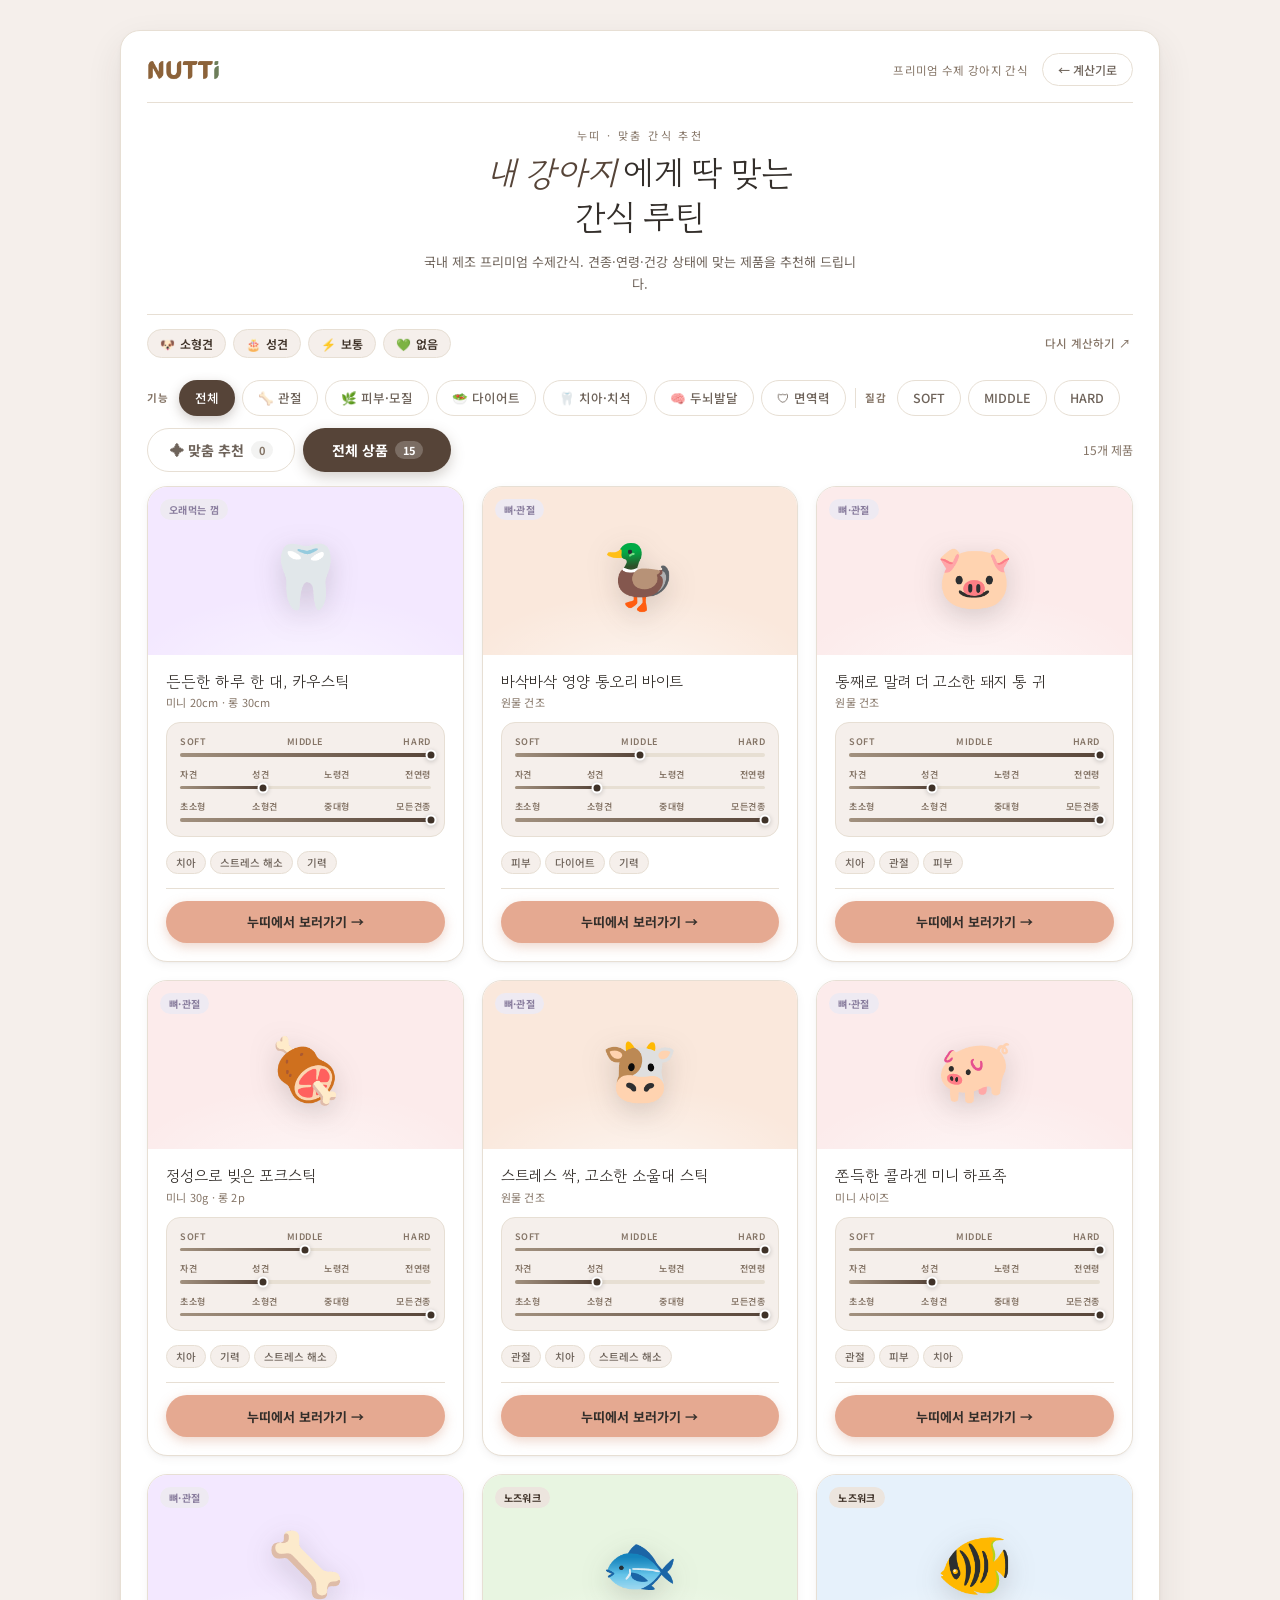
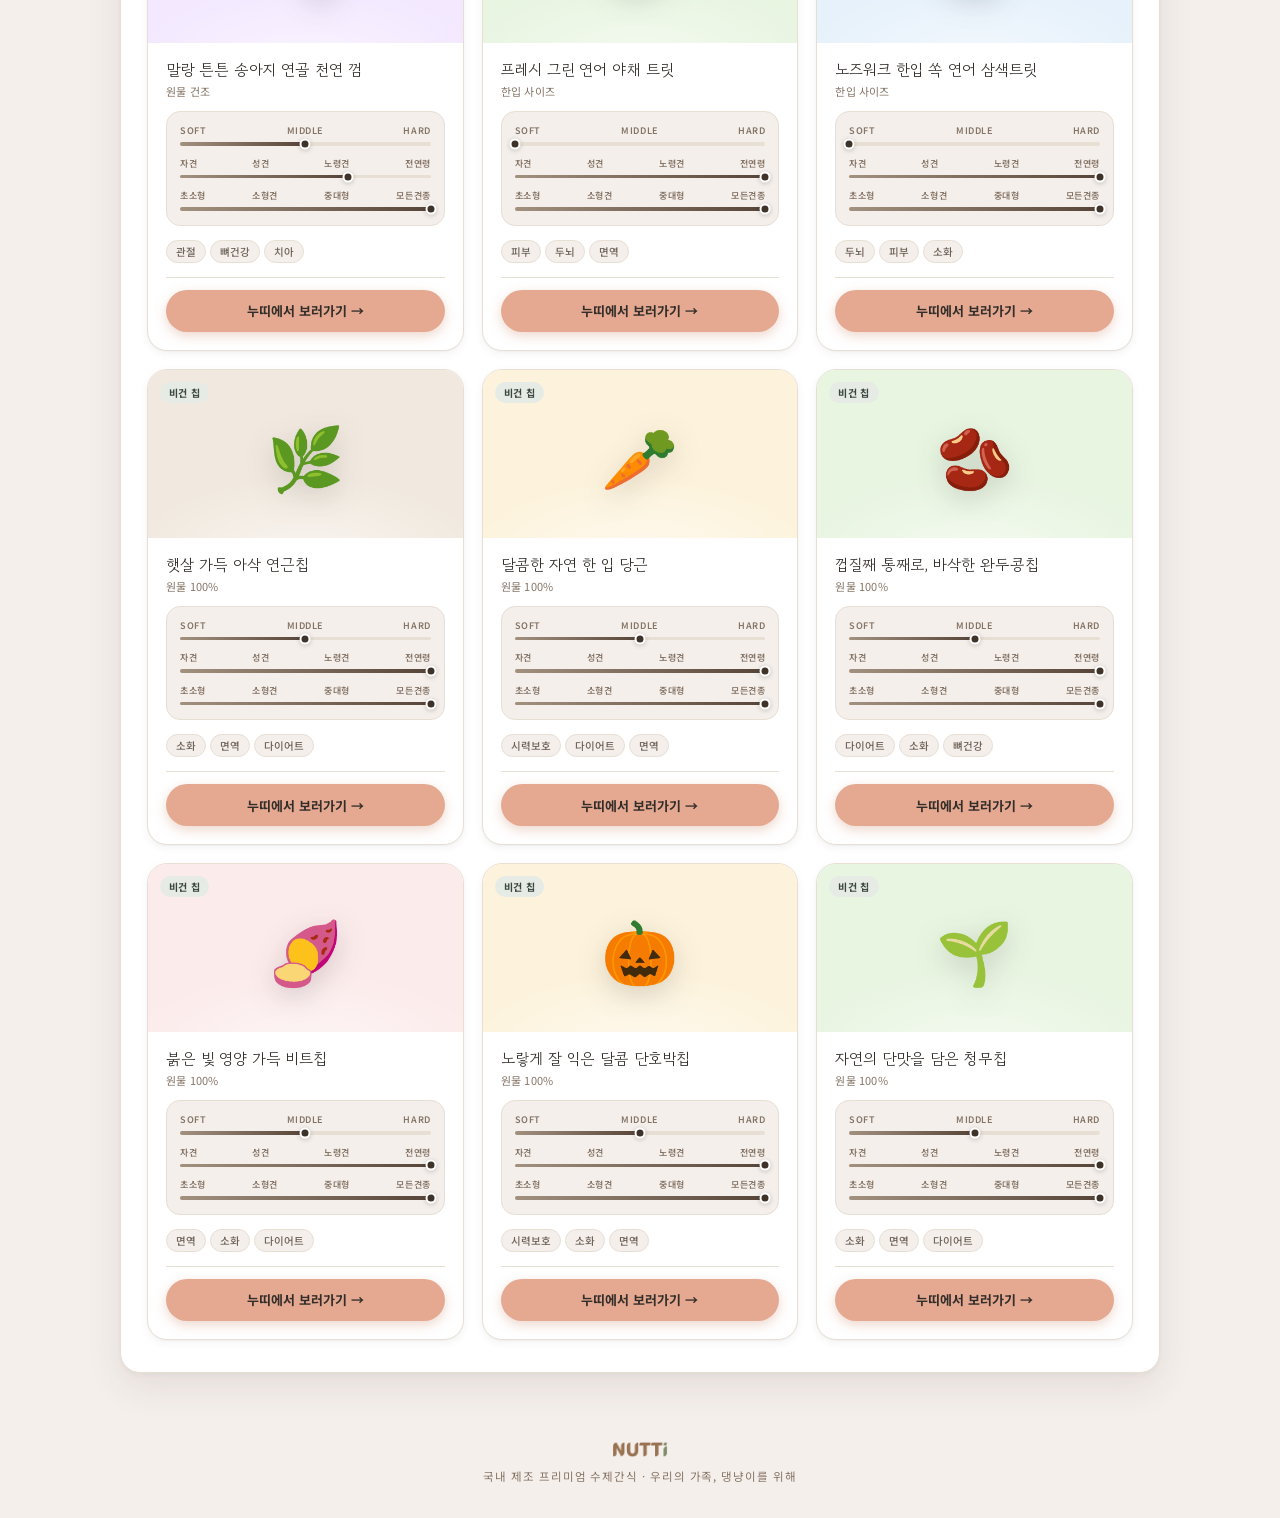
==== routinebite-products.html @ ccfb2971 "UI/UX 개선: 키보드 접근성·모바일 UX·성능 최적화 - 선택 카드(견종·BCS·태그·성분)에 role/tabindex/aria-pressed + Enter/Space 지원 -" ====
<!DOCTYPE html>
<html lang="ko">
<head>
<meta charset="UTF-8"/>
<meta name="viewport" content="width=device-width,initial-scale=1.0"/>
<meta name="theme-color" content="#F9F6F0"/>
<title>누띠 — 맞춤 간식 추천</title>
<link rel="preconnect" href="https://fonts.googleapis.com">
<link rel="preconnect" href="https://fonts.gstatic.com" crossorigin>
<link href="https://fonts.googleapis.com/css2?family=Gowun+Dodum&family=DM+Serif+Display:ital@0;1&family=Noto+Sans+KR:wght@300;400;500;700&display=swap" rel="stylesheet">
<link rel="stylesheet" href="css/theme.css?v=7">
<link rel="stylesheet" href="css/products.css?v=7">
<script src="js/ga.js?v=2" defer></script>
</head>
<body>

<main class="container">

  <div class="app-head">
    <div class="logo"><img src="assets/nutti-logo.jpg" alt="NUTTI 누띠" width="1920" height="580" /></div>
    <div class="app-head-right">
      <span class="app-tagline">프리미엄 수제 강아지 간식</span>
      <button type="button" class="back-btn">← 계산기로</button>
    </div>
  </div>

  <div class="hero">
    <div class="hero-eyebrow">누띠 · 맞춤 간식 추천</div>
    <h1 class="hero-title" id="heroTitle">내 강아지에게 <em>딱 맞는</em><br>간식 루틴</h1>
    <p class="hero-desc" id="heroDesc">국내 제조 프리미엄 수제간식. 견종·연령·건강 상태에 맞는 제품을 추천해 드립니다.</p>
  </div>

  <div class="persona-bar">
    <div class="persona-tag" id="pNameTag" style="display:none;">🐾 <span id="pName"></span></div>
    <div class="persona-tag">🐶 <span id="pBreed">소형견</span></div>
    <div class="persona-tag">🎂 <span id="pAge">성견</span></div>
    <div class="persona-tag">⚡ <span id="pAct">보통</span></div>
    <div class="persona-tag" id="pBcsTag" style="display:none;">⚖️ <span id="pBcs"></span></div>
    <div class="persona-tag">💚 <span id="pHealth">없음</span></div>
    <button type="button" class="persona-edit">다시 계산하기 ↗</button>
  </div>

  <div class="controls">
  <div class="filter-wrap">
    <span class="filter-label">기능</span>
    <button type="button" class="filter-btn active" data-filter="all">전체</button>
    <button type="button" class="filter-btn" data-filter="관절">🦴 관절</button>
    <button type="button" class="filter-btn" data-filter="피부">🌿 피부·모질</button>
    <button type="button" class="filter-btn" data-filter="다이어트">🥗 다이어트</button>
    <button type="button" class="filter-btn" data-filter="치아">🦷 치아·치석</button>
    <button type="button" class="filter-btn" data-filter="두뇌">🧠 두뇌발달</button>
    <button type="button" class="filter-btn" data-filter="면역">🛡 면역력</button>
    <div class="filter-sep"></div>
    <span class="filter-label">질감</span>
    <button type="button" class="filter-btn" data-filter="SOFT">SOFT</button>
    <button type="button" class="filter-btn" data-filter="MIDDLE">MIDDLE</button>
    <button type="button" class="filter-btn" data-filter="HARD">HARD</button>
  </div>

  <div class="view-tabs" role="tablist">
    <button type="button" class="view-tab active" data-view="recommend" role="tab">
      <span class="view-tab-main">✦ 맞춤 추천</span>
      <span class="view-tab-count" id="recTabCount">0</span>
    </button>
    <button type="button" class="view-tab" data-view="all" role="tab">
      <span class="view-tab-main">전체 상품</span>
      <span class="view-tab-count" id="allTabCount">15</span>
    </button>
    <span class="filter-count" id="filterCount">15개 제품</span>
  </div>
</div>

  <div class="grid-wrap">
    <div class="products-grid" id="productsGrid"></div>
    <div class="empty" id="emptyState" style="display:none;"><div class="empty-icon">🐾</div><p>조건에 맞는 제품이 없습니다</p></div>
  </div>

</main><!-- /container -->

<footer class="site-footer">
  <img class="footer-logo" src="assets/nutti-logo.jpg" alt="NUTTI 누띠" width="1920" height="580" />
  국내 제조 프리미엄 수제간식 · 우리의 가족, 댕냥이를 위해
</footer>

<script src="js/products-data.js?v=6"></script>
<script src="js/products.js?v=10"></script>
</body>
</html>
---- css/theme.css ----
/* ─────────────────────────────────────────────
   NUTTI 디자인 토큰 (theme.css)
   5색 팔레트:
     다크   #332E2A  (텍스트·다크 히어로)
     브라운 #564438  (메인 액션·선택·진행)
     살몬   #E5A991  (구매 CTA 포인트)
     세이지 #4E5E52  (보조 액센트·추천/안전)
     크림   #F5EFEB  (배경)
   calculator.css는 --green*, products.css는 --moss* 슬롯 사용(둘 다 브라운).
   ───────────────────────────────────────────── */
:root {
  /* 베이스 */
  --cream: #F5EFEB; --bark: #332E2A; --bark-soft: #3D362F;
  /* 메인 액션(브라운) */
  --green: #564438; --green-dark: #3F3228; --green-light: #ECE5DE; --green-mid: #A2917F;
  --moss:  #564438; --moss-dark:  #3F3228; --moss-light:  #ECE5DE; --moss-mid:  #A2917F;
  /* 보조 액센트(세이지 그린) */
  --olive: #4E5E52; --olive-dark: #3A463D; --olive-light: #E6EBE6;
  /* 시맨틱: 안전·추천(세이지) */
  --safe: #4E5E52; --safe-light: #E6EBE6; --safe-dark: #36443B;
  /* 포인트 CTA(살몬) */
  --terra: #E5A991; --terra-dark: #CE8D71; --terra-light: #F8E9E1;
  /* 서브 팔레트 */
  --sand: #E7DFD3; --sand-dark: #C8BCAC;
  --amber: #B98A3C; --amber-light: #F6ECD9; --amber-dark: #6E5018;
  --red: #C0563E; --red-light: #F7E7E1; --red-dark: #7A3322;
  --blue-light: #E6EBE6; --blue-dark: #36443B;
  --sky: #5E7A8F; --sky-light: #E9EEF1;
  --purple: #8A7E9E; --purple-light: #EEEAF2;
  /* 텍스트·서피스 */
  /* text-light: 소형 라벨에도 WCAG 4.5:1 근접하도록 #A89E94 → #857567 로 다크닝 */
  --text: #332E2A; --text-muted: #6E635A; --text-light: #857567;
  --bg: #F5EFEB; --surface: #ffffff; --border: #E7DFD4; --border-hover: #CFC3B3;
  /* 형태·모션 */
  --radius: 20px; --radius-sm: 14px;
  --shadow-sm: 0 1px 2px rgba(51,46,42,.04), 0 3px 10px rgba(51,46,42,.05);
  --shadow-md: 0 2px 4px rgba(51,46,42,.04), 0 14px 36px rgba(51,46,42,.09);
  --ring: 0 0 0 4px rgba(86,68,56,.16);
  --ease: cubic-bezier(.22,.61,.36,1);
}
---- css/products.css ----
/* 디자인 토큰(:root)은 css/theme.css 에서 로드 — 이 파일보다 먼저 link 필요 */
*{box-sizing:border-box;margin:0;padding:0;}
body{font-family:'Noto Sans KR',sans-serif;background:var(--cream);color:var(--text);min-height:100vh;-webkit-font-smoothing:antialiased;}
:focus-visible{outline:none;box-shadow:var(--ring);border-radius:8px;}
/* 모바일 탭 300ms 지연 제거 */
button,.card-link{touch-action:manipulation;}

/* ── App card (가운데 떠 있는 카드 안에 상품추천) ── */
.container{max-width:1040px;margin:30px auto;padding:22px 26px 26px;background:var(--surface);border:1px solid var(--border);border-radius:var(--radius);box-shadow:var(--shadow-md);}

/* 카드 안 상단 헤더 (로고 + 태그라인 + 계산기로) */
.app-head{display:flex;align-items:center;justify-content:space-between;padding-bottom:16px;margin-bottom:18px;border-bottom:1px solid var(--border);}
.logo{display:flex;align-items:center;}
.logo img{height:22px;width:auto;display:block;mix-blend-mode:multiply;}
.app-head-right{display:flex;align-items:center;gap:14px;}
.app-tagline{font-size:11.5px;color:var(--text-light);letter-spacing:.03em;}
.back-btn{background:var(--surface);border:1.5px solid var(--border);color:var(--text-muted);font-size:12px;font-weight:500;padding:7px 15px;border-radius:99px;cursor:pointer;font-family:'Noto Sans KR',sans-serif;transition:all .18s var(--ease);}
.back-btn:hover{border-color:var(--sand-dark);background:var(--cream);transform:translateY(-1px);}

/* ── Hero (라이트, 컴팩트) ── */
.hero{text-align:center;padding:6px 0 18px;position:relative;}
.hero-eyebrow{font-size:11px;letter-spacing:.22em;text-transform:uppercase;color:var(--text-light);margin-bottom:10px;}
.hero-title{font-family:'DM Serif Display','Gowun Dodum',serif;font-size:clamp(24px,4vw,34px);color:var(--text);line-height:1.3;margin-bottom:10px;font-weight:400;}
.hero-title em{color:var(--moss);font-style:italic;margin-right:.18em;}
.hero-desc{font-size:13px;color:var(--text-muted);max-width:440px;margin:0 auto;line-height:1.7;}

/* ── Persona bar (라이트 칩) ── */
.persona-bar{display:flex;align-items:center;gap:7px;flex-wrap:wrap;padding:14px 0;border-top:1px solid var(--border);}
.persona-tag{background:var(--cream);border:1px solid var(--border);color:var(--text-muted);font-size:12px;padding:5px 12px;border-radius:99px;display:flex;align-items:center;gap:5px;}
.persona-tag span{color:var(--moss-dark);font-weight:600;}
.persona-edit{margin-left:auto;font-size:11.5px;color:var(--text-light);cursor:pointer;letter-spacing:.02em;font-weight:500;transition:color .15s;background:none;border:none;padding:6px 2px;font-family:'Noto Sans KR',sans-serif;}
.persona-edit:hover{color:var(--moss-dark);}

/* ── Controls (카테고리 필터 + 맞춤추천 토글을 한 묶음으로) ── */
.controls{padding:8px 0 0;}

/* 맞춤 추천 / 전체 토글 — 카테고리 아래, 그리드 바로 위 */
.view-tabs{display:flex;gap:8px;align-items:center;}
.view-tab{display:inline-flex;align-items:center;justify-content:center;gap:7px;flex:0 0 auto;min-width:148px;padding:11px 18px;border:1.5px solid var(--border);border-radius:99px;background:var(--surface);cursor:pointer;font-family:'Noto Sans KR',sans-serif;color:var(--text-muted);transition:all .18s var(--ease);user-select:none;}
.view-tab:hover{border-color:var(--moss-mid);color:var(--moss-dark);}
.view-tab .view-tab-main{font-size:14px;font-weight:700;}
.view-tab .view-tab-count{font-size:11px;font-weight:700;background:rgba(51,46,42,.06);color:var(--text-light);border-radius:99px;padding:1px 8px;}
.view-tab.active{border-color:transparent;background:var(--moss);color:#fff;box-shadow:0 5px 14px rgba(86,68,56,.26);}
.view-tab.active .view-tab-count{background:rgba(255,255,255,.22);color:#fff;}
.view-tabs .filter-count{margin-left:auto;font-size:12px;color:var(--text-light);white-space:nowrap;}

/* ── Filter bar (카테고리) — controls 안의 인라인 행 ── */
.filter-wrap{display:flex;gap:7px;flex-wrap:wrap;align-items:center;margin-bottom:12px;}
.filter-label{font-size:10.5px;letter-spacing:.14em;text-transform:uppercase;color:var(--text-light);margin-right:2px;flex-shrink:0;font-weight:700;}
.filter-btn{border:1.5px solid var(--border);border-radius:99px;padding:6px 15px;min-height:36px;font-size:12.5px;font-weight:500;cursor:pointer;background:var(--surface);color:var(--text-muted);font-family:'Noto Sans KR',sans-serif;transition:all .18s var(--ease);user-select:none;}
.filter-btn:hover{border-color:var(--moss-mid);color:var(--moss-dark);transform:translateY(-1px);box-shadow:var(--shadow-sm);}
.filter-btn.active{background:var(--moss);border-color:transparent;color:white;box-shadow:0 4px 12px rgba(86,68,56,.28);}
.filter-sep{width:1px;height:20px;background:var(--border);flex-shrink:0;margin:0 2px;}
.filter-count{font-size:12px;color:var(--text-light);margin-left:auto;white-space:nowrap;}

/* ── Product grid ── */
.grid-wrap{padding:14px 0 6px;}
.products-grid{display:grid;grid-template-columns:repeat(auto-fill,minmax(280px,1fr));gap:18px;}

.product-card{background:var(--surface);border-radius:var(--radius);overflow:hidden;border:1px solid var(--border);transition:all .22s var(--ease);cursor:default;display:flex;flex-direction:column;box-shadow:var(--shadow-sm);animation:cardIn .45s var(--ease) both;}
@keyframes cardIn{from{opacity:0;transform:translateY(10px);}to{opacity:1;transform:none;}}
/* 처음 6장만 30ms 간격 스태거 — 그 뒤는 즉시 표시 */
.product-card:nth-child(2){animation-delay:.03s;}
.product-card:nth-child(3){animation-delay:.06s;}
.product-card:nth-child(4){animation-delay:.09s;}
.product-card:nth-child(5){animation-delay:.12s;}
.product-card:nth-child(6){animation-delay:.15s;}
.product-card:hover{transform:translateY(-5px);box-shadow:var(--shadow-md);border-color:var(--sand-dark);}
.product-card.hidden{display:none;}
.product-card.matched{border-color:var(--moss-mid);}

.card-img{height:168px;display:flex;align-items:center;justify-content:center;font-size:62px;position:relative;background-image:radial-gradient(ellipse 90% 80% at 50% 115%,rgba(255,255,255,.55) 0%,transparent 65%);}
.card-img > span:first-child{filter:drop-shadow(0 8px 14px rgba(51,46,42,.18));transition:transform .25s var(--ease);}
.product-card:hover .card-img > span:first-child{transform:scale(1.08) rotate(-4deg);}
.match-badge{position:absolute;top:12px;right:12px;background:var(--moss);color:white;font-size:11px;font-weight:700;padding:4px 11px;border-radius:99px;box-shadow:0 4px 10px rgba(86,68,56,.3);}
.cat-badge{position:absolute;top:12px;left:12px;font-size:10px;font-weight:700;padding:3px 9px;border-radius:99px;letter-spacing:.03em;}
.cat-meat{background:var(--terra-light);color:var(--terra);}
.cat-fish{background:var(--sky-light);color:var(--sky);}
.cat-bone{background:var(--purple-light);color:var(--purple);}
.cat-veggie{background:var(--olive-light);color:var(--olive-dark);}
.cat-powder{background:var(--amber-light);color:var(--amber);}
.cat-mixed{background:var(--moss-light);color:var(--moss-dark);}

.card-body{padding:16px 18px 18px;flex:1;display:flex;flex-direction:column;}
/* 추천 이유 배지 — 이 강아지의 어떤 고민에 맞는지 */
.reason-tag{align-self:flex-start;font-size:11px;font-weight:700;letter-spacing:.01em;color:var(--moss-dark);background:var(--moss-light);border:1px solid var(--moss-mid);border-radius:99px;padding:3px 10px;margin-bottom:8px;}
.card-name{font-family:'Gowun Dodum',serif;font-size:15.5px;color:var(--text);margin-bottom:3px;line-height:1.35;}
.card-weight{font-size:11px;color:var(--text-light);margin-bottom:12px;letter-spacing:.02em;}
.card-desc{font-size:12px;color:var(--text-muted);margin-bottom:12px;line-height:1.6;flex:1;}

.specs{display:flex;flex-direction:column;gap:11px;margin-bottom:14px;background:var(--cream);border:1px solid var(--border);border-radius:var(--radius-sm);padding:12px 13px 14px;}
.spec-row{display:flex;flex-direction:column;gap:5px;}
.spec-labels{display:flex;justify-content:space-between;font-size:9px;letter-spacing:.06em;text-transform:uppercase;color:var(--text-light);font-weight:600;}
.spec-track{height:3.5px;background:var(--sand);border-radius:99px;position:relative;}
.spec-fill{position:absolute;left:0;top:0;height:100%;border-radius:99px;background:linear-gradient(90deg,var(--moss-mid),var(--moss));}
.spec-dot{position:absolute;top:50%;transform:translate(-50%,-50%);width:11px;height:11px;border-radius:50%;background:var(--moss-dark);border:2px solid white;box-shadow:0 1px 5px rgba(0,0,0,.2);}
.spec-dot.powder{background:var(--amber);}

.tag-row{display:flex;flex-wrap:wrap;gap:4px;}
.tag-chip{font-size:10.5px;padding:3px 9px;border-radius:99px;font-weight:500;background:var(--cream);color:var(--text-muted);border:1px solid var(--border);}
.tag-chip.highlight{background:var(--moss-light);color:var(--moss-dark);border-color:var(--moss-mid);font-weight:700;}

/* 자사몰 바로가기 (url 있는 상품에만 렌더) */
.card-footer{margin-top:14px;padding-top:12px;border-top:1px solid var(--border);}
.card-link{display:flex;align-items:center;justify-content:center;gap:6px;height:42px;border-radius:99px;background:var(--terra);color:var(--bark);font-size:13px;font-weight:700;text-decoration:none;box-shadow:0 4px 12px rgba(206,141,113,.35);transition:all .18s var(--ease);}
.card-link:hover{transform:translateY(-1px);background:var(--terra-dark);box-shadow:0 8px 18px rgba(206,141,113,.45);}

/* ── Empty / Footer ── */
.empty{text-align:center;padding:70px 20px;color:var(--text-light);}
.empty-icon{font-size:44px;margin-bottom:14px;opacity:.7;}
.site-footer{text-align:center;padding:38px 20px 30px;font-size:11.5px;color:var(--text-light);letter-spacing:.08em;line-height:1.9;}
.footer-logo{height:17px;width:auto;display:block;margin:0 auto 8px;mix-blend-mode:multiply;opacity:.85;}

@media (max-width:640px){
  .container{margin:14px auto;padding:18px 16px 20px;border-radius:18px;}
  .hero{padding:4px 0 14px;}
  .controls{padding:6px 0 0;}
  /* 모바일: 필터를 한 줄 가로 스크롤 칩으로(카드 엣지까지) */
  .filter-wrap{flex-wrap:nowrap;overflow-x:auto;-webkit-overflow-scrolling:touch;scrollbar-width:none;margin:0 -16px 10px;padding:0 16px 2px;}
  .filter-wrap::-webkit-scrollbar{display:none;}
  .filter-btn,.filter-label,.filter-sep{flex-shrink:0;}
  /* 모바일: 추천/전체 토글은 꽉 채워 2등분, 제품수 텍스트는 숨김(탭 숫자와 중복) */
  .view-tab{flex:1;min-width:0;padding:11px 8px;}
  .view-tab .view-tab-main{font-size:13px;}
  .view-tabs .filter-count{display:none;}

  /* 모바일: 상품 2열 + 컴팩트 카드 */
  .grid-wrap{padding:12px 0 4px;}
  .products-grid{grid-template-columns:repeat(2,1fr);gap:12px;}
  .card-img{height:120px;font-size:46px;}
  .match-badge{top:8px;right:8px;font-size:10px;padding:3px 8px;}
  .cat-badge{top:8px;left:8px;font-size:9px;padding:2px 7px;}
  .card-body{padding:12px 13px 14px;}
  .reason-tag{font-size:10px;padding:2px 8px;margin-bottom:7px;}
  .card-name{font-size:13.5px;}
  .card-weight{margin-bottom:10px;}
  .specs{gap:9px;padding:10px 11px 12px;margin-bottom:11px;}
  .spec-labels{font-size:8px;}
  .tag-chip{font-size:10px;padding:2px 8px;}
  .card-link{height:38px;font-size:12.5px;}
}
@media (max-width:360px){
  .products-grid{gap:9px;}
  .card-body{padding:10px 11px 12px;}
  .card-name{font-size:12.5px;}
}
@media (prefers-reduced-motion:reduce){
  *{animation:none!important;transition:none!important;}
}
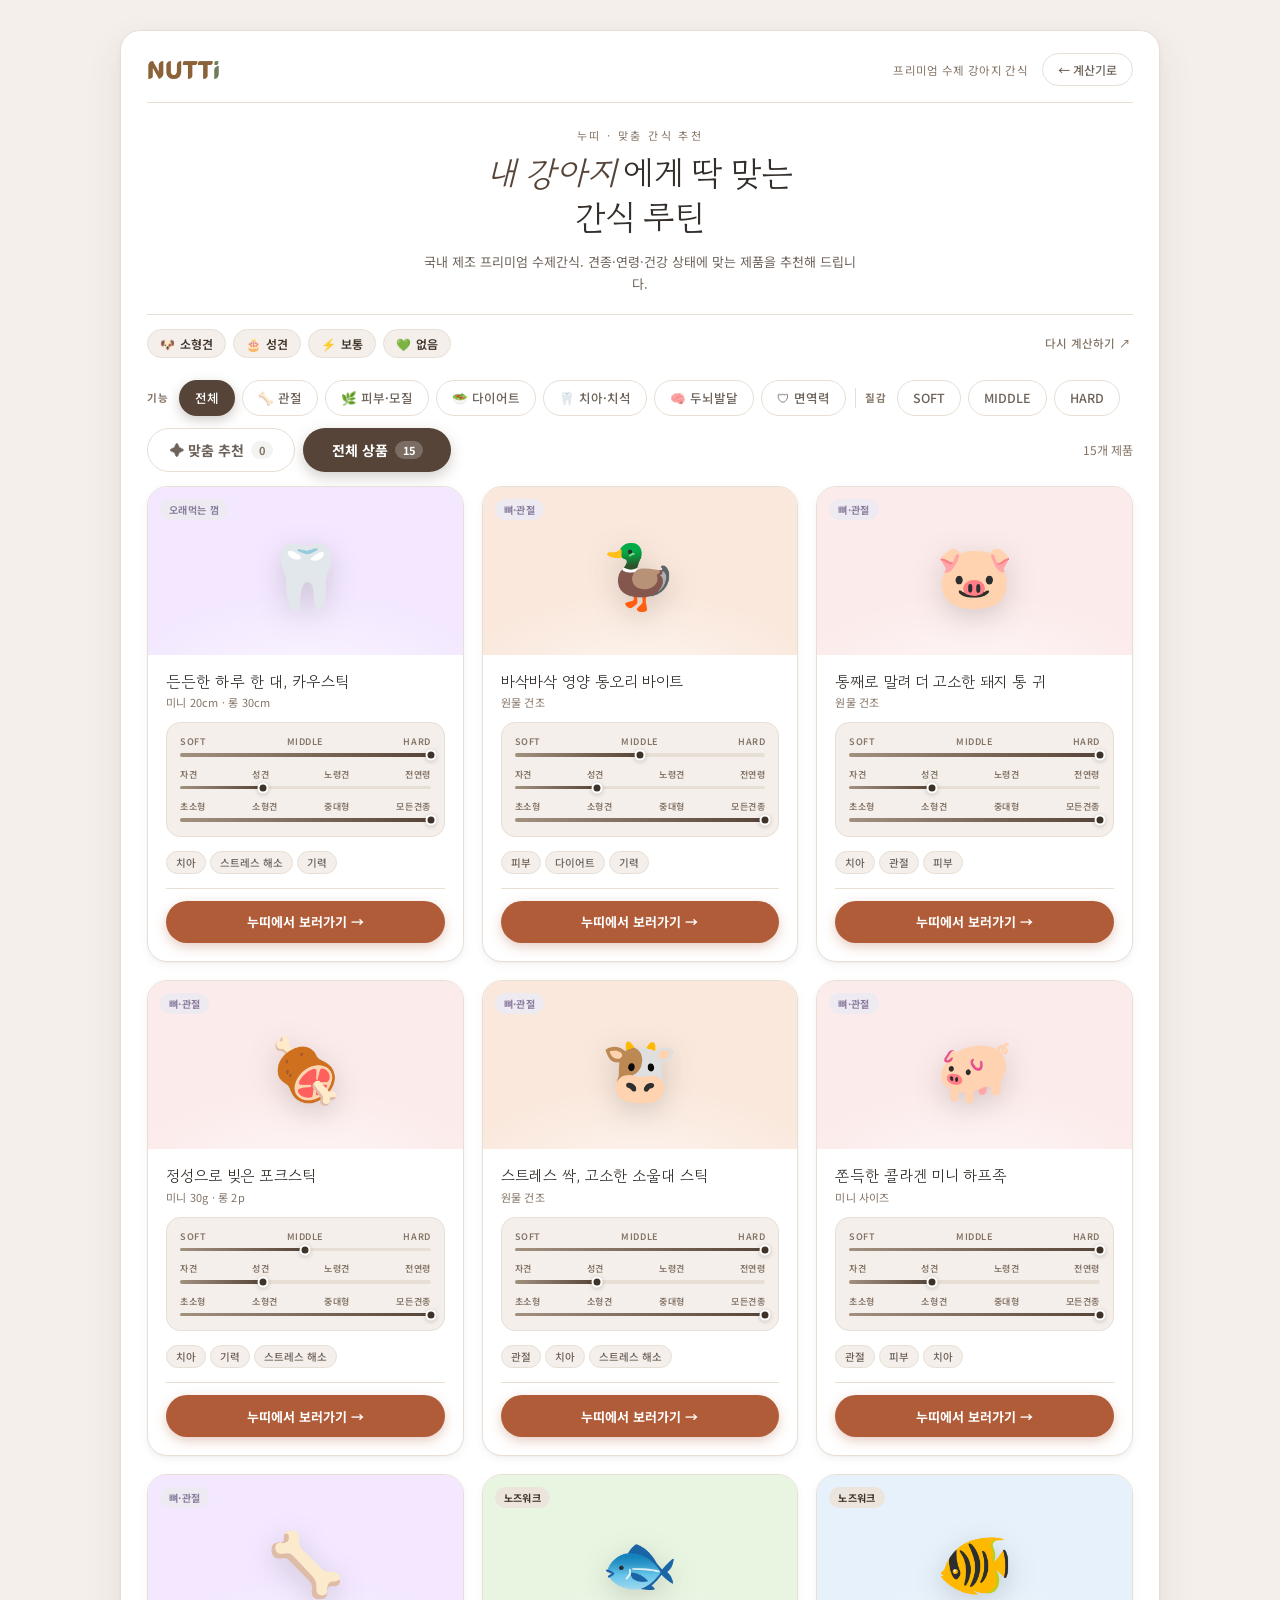
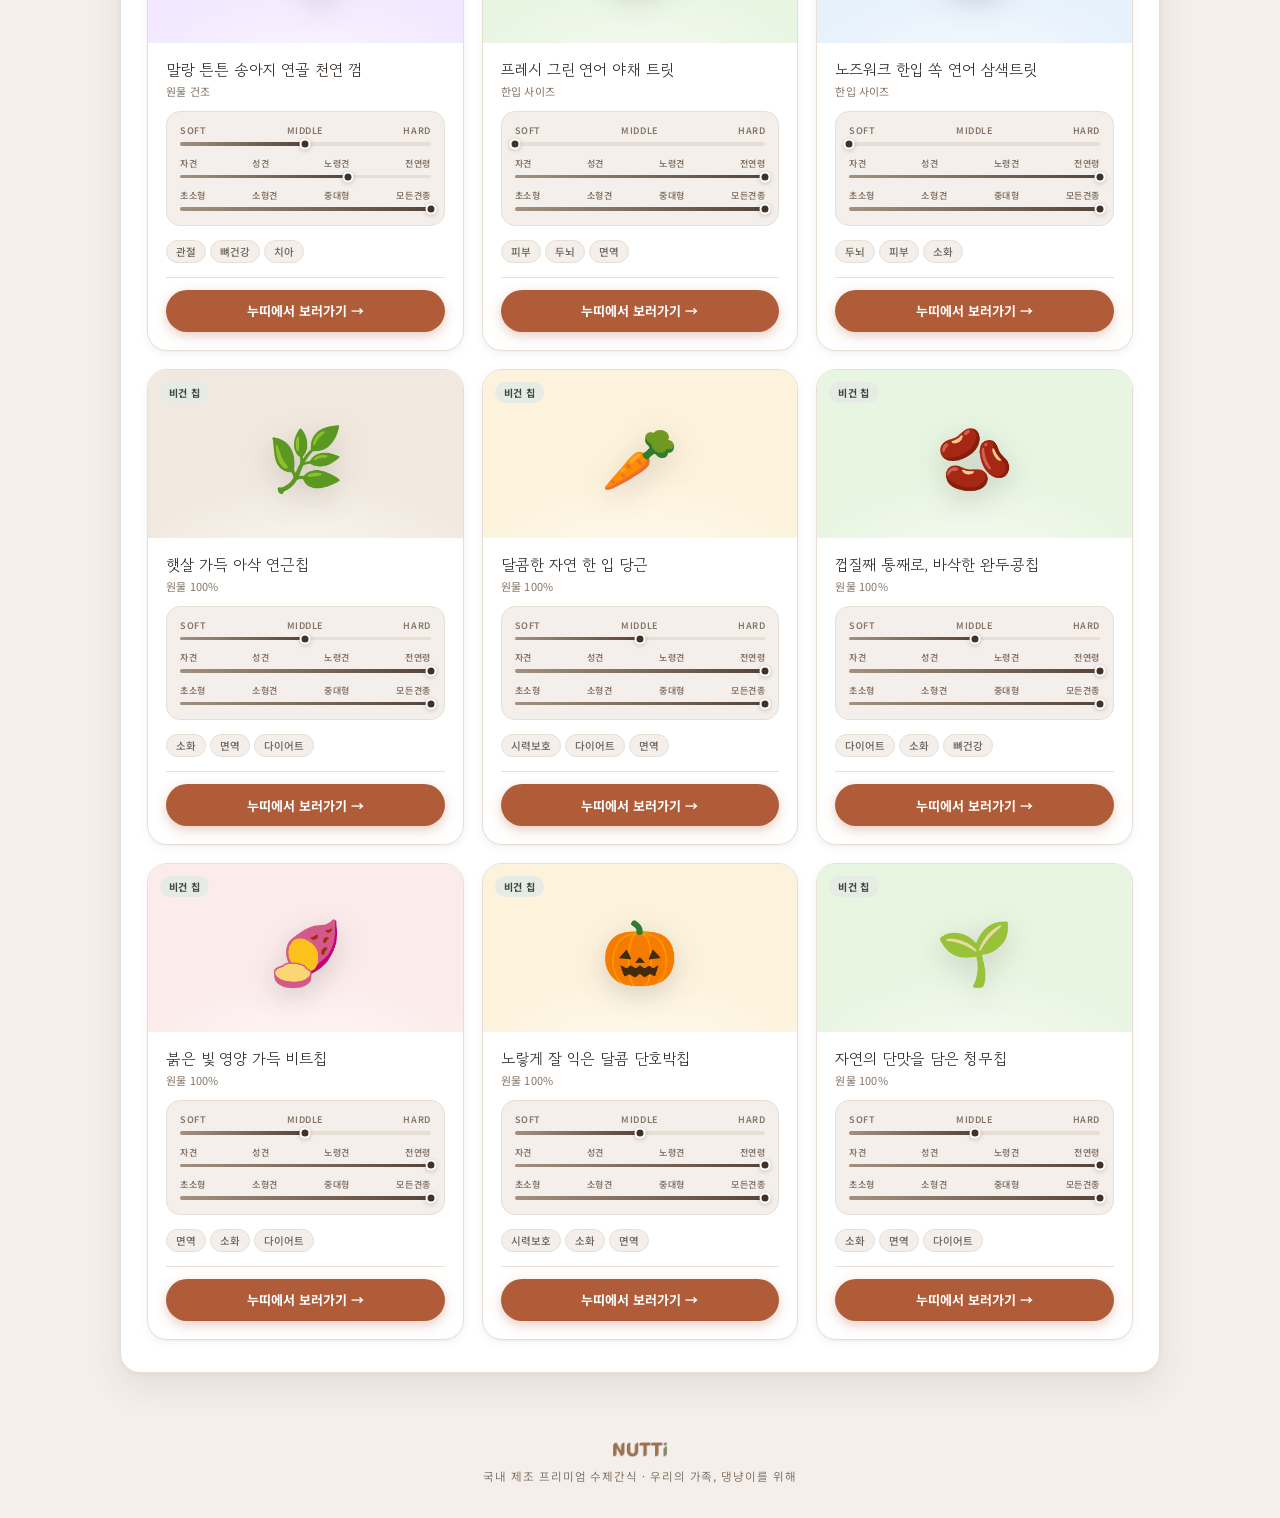
==== commit bbdb3936: "구매 CTA 색상 개선: 파스텔 살몬 → 진한 테라코타 (#B05C38) - --terra 토큰 다크닝으로 상품 페이지·계산기 CTA 위계 회복 (흰 글자, WCAG AA 4.8:" ====
--- a/routinebite-products.html
+++ b/routinebite-products.html
@@ -8,8 +8,8 @@
 <link rel="preconnect" href="https://fonts.googleapis.com">
 <link rel="preconnect" href="https://fonts.gstatic.com" crossorigin>
 <link href="https://fonts.googleapis.com/css2?family=Gowun+Dodum&family=DM+Serif+Display:ital@0;1&family=Noto+Sans+KR:wght@300;400;500;700&display=swap" rel="stylesheet">
-<link rel="stylesheet" href="css/theme.css?v=7">
-<link rel="stylesheet" href="css/products.css?v=7">
+<link rel="stylesheet" href="css/theme.css?v=8">
+<link rel="stylesheet" href="css/products.css?v=8">
 <script src="js/ga.js?v=2" defer></script>
 </head>
 <body>
--- a/css/theme.css
+++ b/css/theme.css
@@ -3,7 +3,7 @@
    5색 팔레트:
      다크   #332E2A  (텍스트·다크 히어로)
      브라운 #564438  (메인 액션·선택·진행)
-     살몬   #E5A991  (구매 CTA 포인트)
+     테라코타 #B05C38 (구매 CTA 포인트)
      세이지 #4E5E52  (보조 액센트·추천/안전)
      크림   #F5EFEB  (배경)
    calculator.css는 --green*, products.css는 --moss* 슬롯 사용(둘 다 브라운).
@@ -19,7 +19,7 @@
   /* 시맨틱: 안전·추천(세이지) */
   --safe: #4E5E52; --safe-light: #E6EBE6; --safe-dark: #36443B;
   /* 포인트 CTA(살몬) */
-  --terra: #E5A991; --terra-dark: #CE8D71; --terra-light: #F8E9E1;
+  --terra: #B05C38; --terra-dark: #96482A; --terra-light: #F5E4DA;
   /* 서브 팔레트 */
   --sand: #E7DFD3; --sand-dark: #C8BCAC;
   --amber: #B98A3C; --amber-light: #F6ECD9; --amber-dark: #6E5018;
--- a/css/products.css
+++ b/css/products.css
@@ -102,8 +102,8 @@
 
 /* 자사몰 바로가기 (url 있는 상품에만 렌더) */
 .card-footer{margin-top:14px;padding-top:12px;border-top:1px solid var(--border);}
-.card-link{display:flex;align-items:center;justify-content:center;gap:6px;height:42px;border-radius:99px;background:var(--terra);color:var(--bark);font-size:13px;font-weight:700;text-decoration:none;box-shadow:0 4px 12px rgba(206,141,113,.35);transition:all .18s var(--ease);}
-.card-link:hover{transform:translateY(-1px);background:var(--terra-dark);box-shadow:0 8px 18px rgba(206,141,113,.45);}
+.card-link{display:flex;align-items:center;justify-content:center;gap:6px;height:42px;border-radius:99px;background:var(--terra);color:#fff;font-size:13px;font-weight:700;text-decoration:none;box-shadow:0 4px 12px rgba(176,92,56,.30);transition:all .18s var(--ease);}
+.card-link:hover{transform:translateY(-1px);background:var(--terra-dark);box-shadow:0 8px 18px rgba(176,92,56,.40);}
 
 /* ── Empty / Footer ── */
 .empty{text-align:center;padding:70px 20px;color:var(--text-light);}
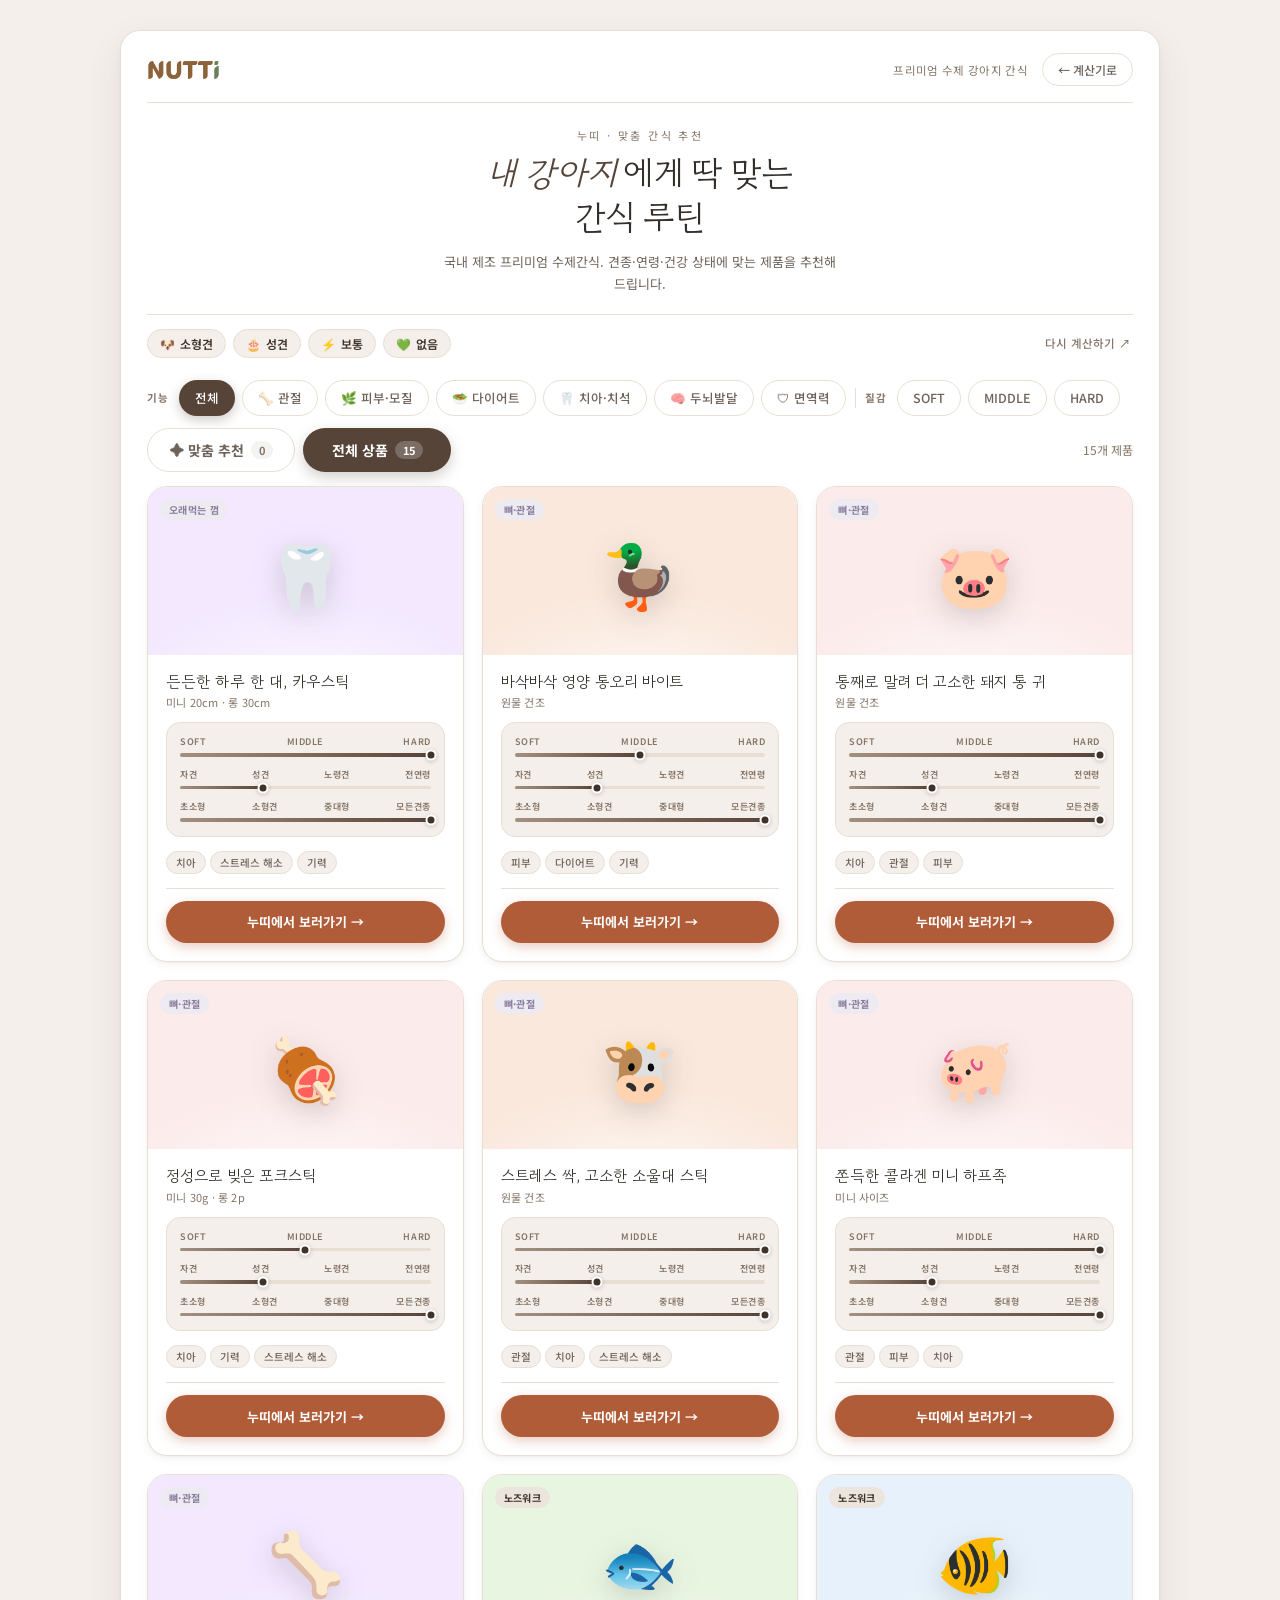
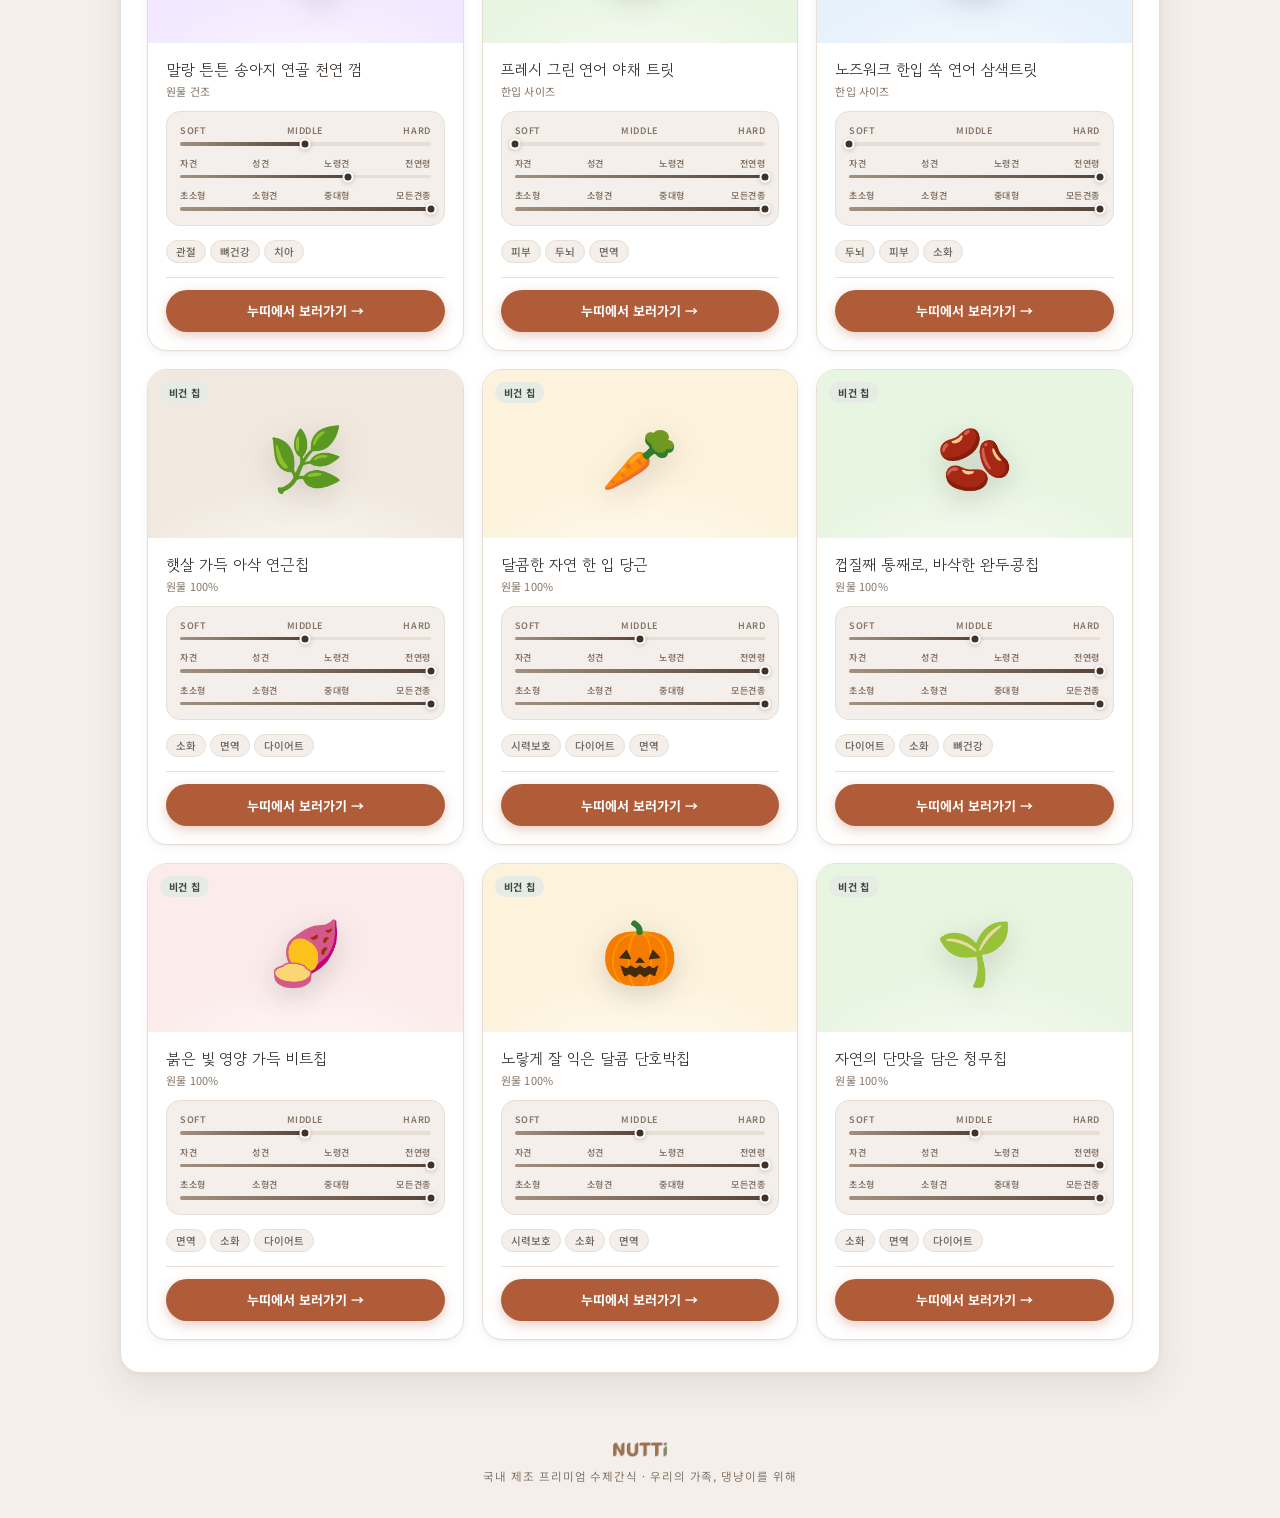
==== commit 5577482d: "style(design): FINDING-001 — 한국어 어절 단위 줄바꿈 (word-break: keep-all)" ====
--- a/routinebite-products.html
+++ b/routinebite-products.html
@@ -9,7 +9,7 @@
 <link rel="preconnect" href="https://fonts.gstatic.com" crossorigin>
 <link href="https://fonts.googleapis.com/css2?family=Gowun+Dodum&family=DM+Serif+Display:ital@0;1&family=Noto+Sans+KR:wght@300;400;500;700&display=swap" rel="stylesheet">
 <link rel="stylesheet" href="css/theme.css?v=8">
-<link rel="stylesheet" href="css/products.css?v=8">
+<link rel="stylesheet" href="css/products.css?v=9">
 <script src="js/ga.js?v=2" defer></script>
 </head>
 <body>
--- a/css/products.css
+++ b/css/products.css
@@ -1,6 +1,6 @@
 /* 디자인 토큰(:root)은 css/theme.css 에서 로드 — 이 파일보다 먼저 link 필요 */
 *{box-sizing:border-box;margin:0;padding:0;}
-body{font-family:'Noto Sans KR',sans-serif;background:var(--cream);color:var(--text);min-height:100vh;-webkit-font-smoothing:antialiased;}
+body{font-family:'Noto Sans KR',sans-serif;background:var(--cream);color:var(--text);min-height:100vh;-webkit-font-smoothing:antialiased;word-break:keep-all;overflow-wrap:break-word;}
 :focus-visible{outline:none;box-shadow:var(--ring);border-radius:8px;}
 /* 모바일 탭 300ms 지연 제거 */
 button,.card-link{touch-action:manipulation;}
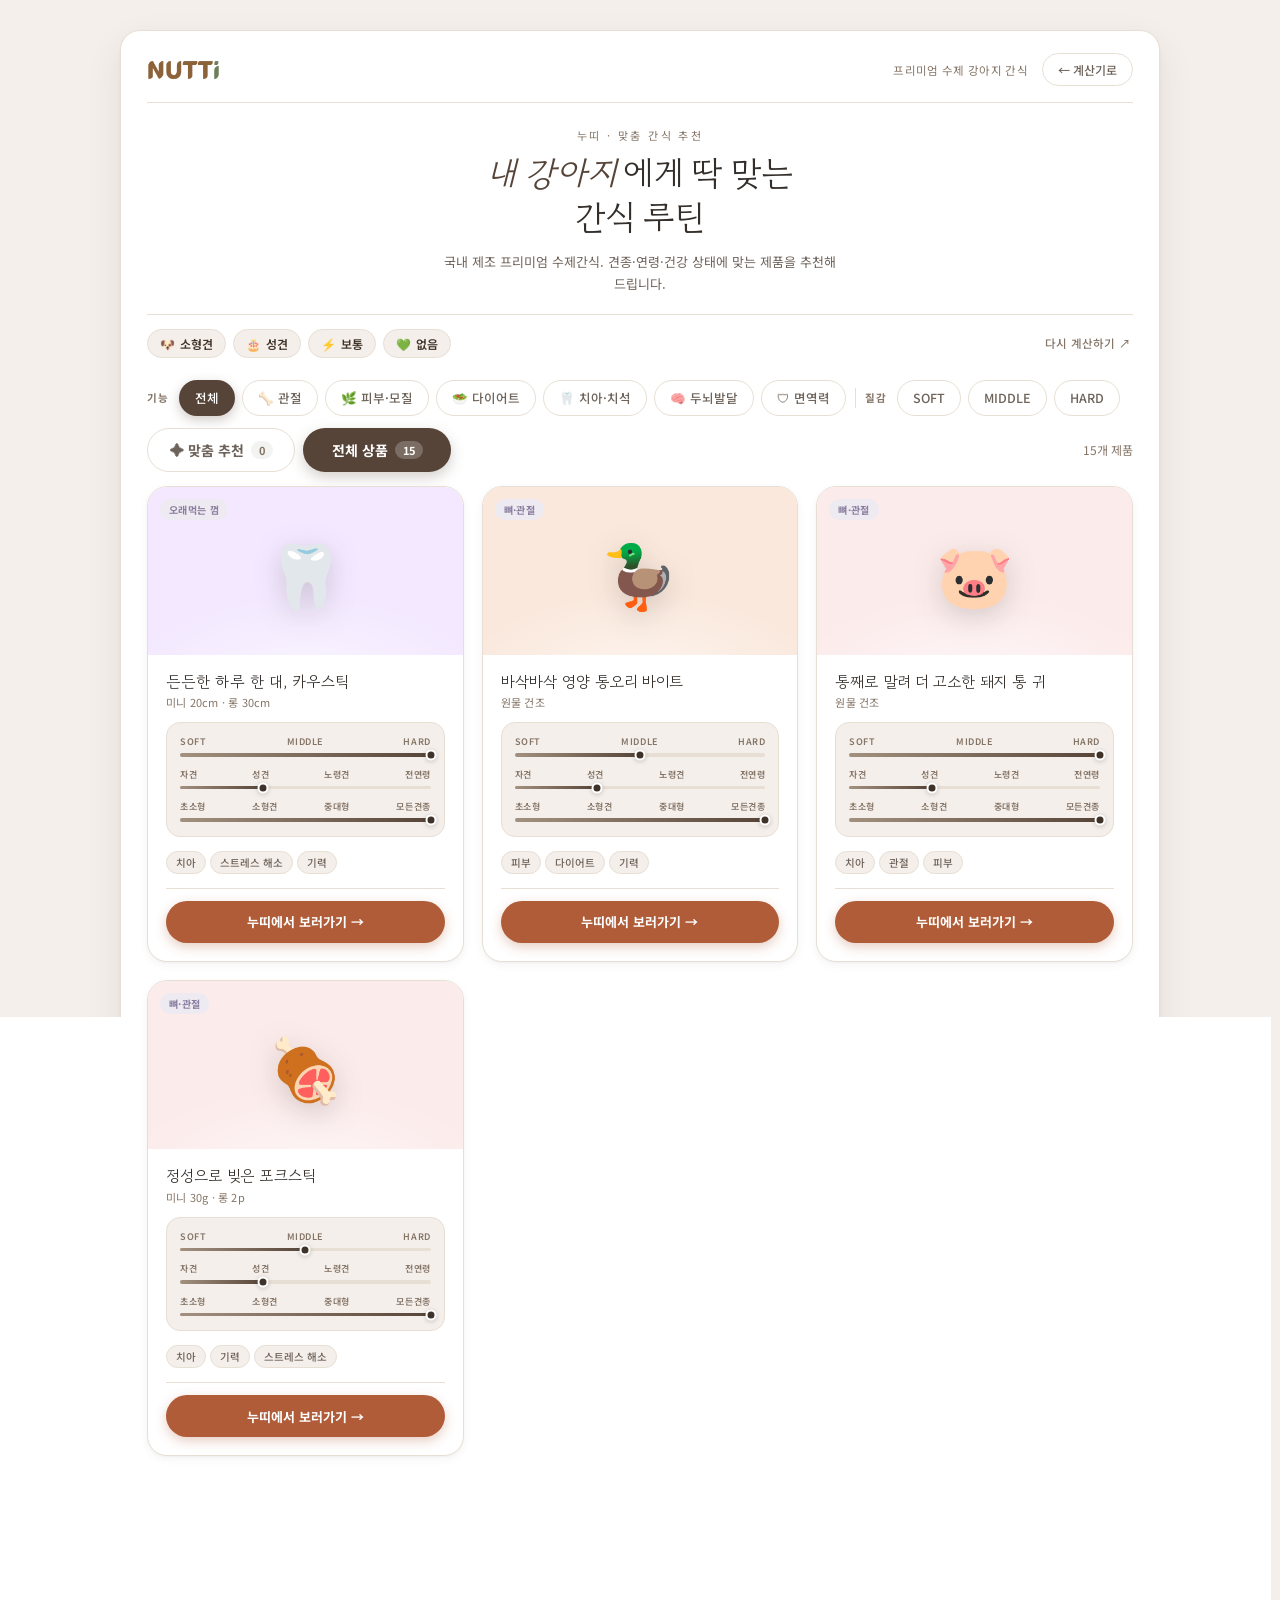
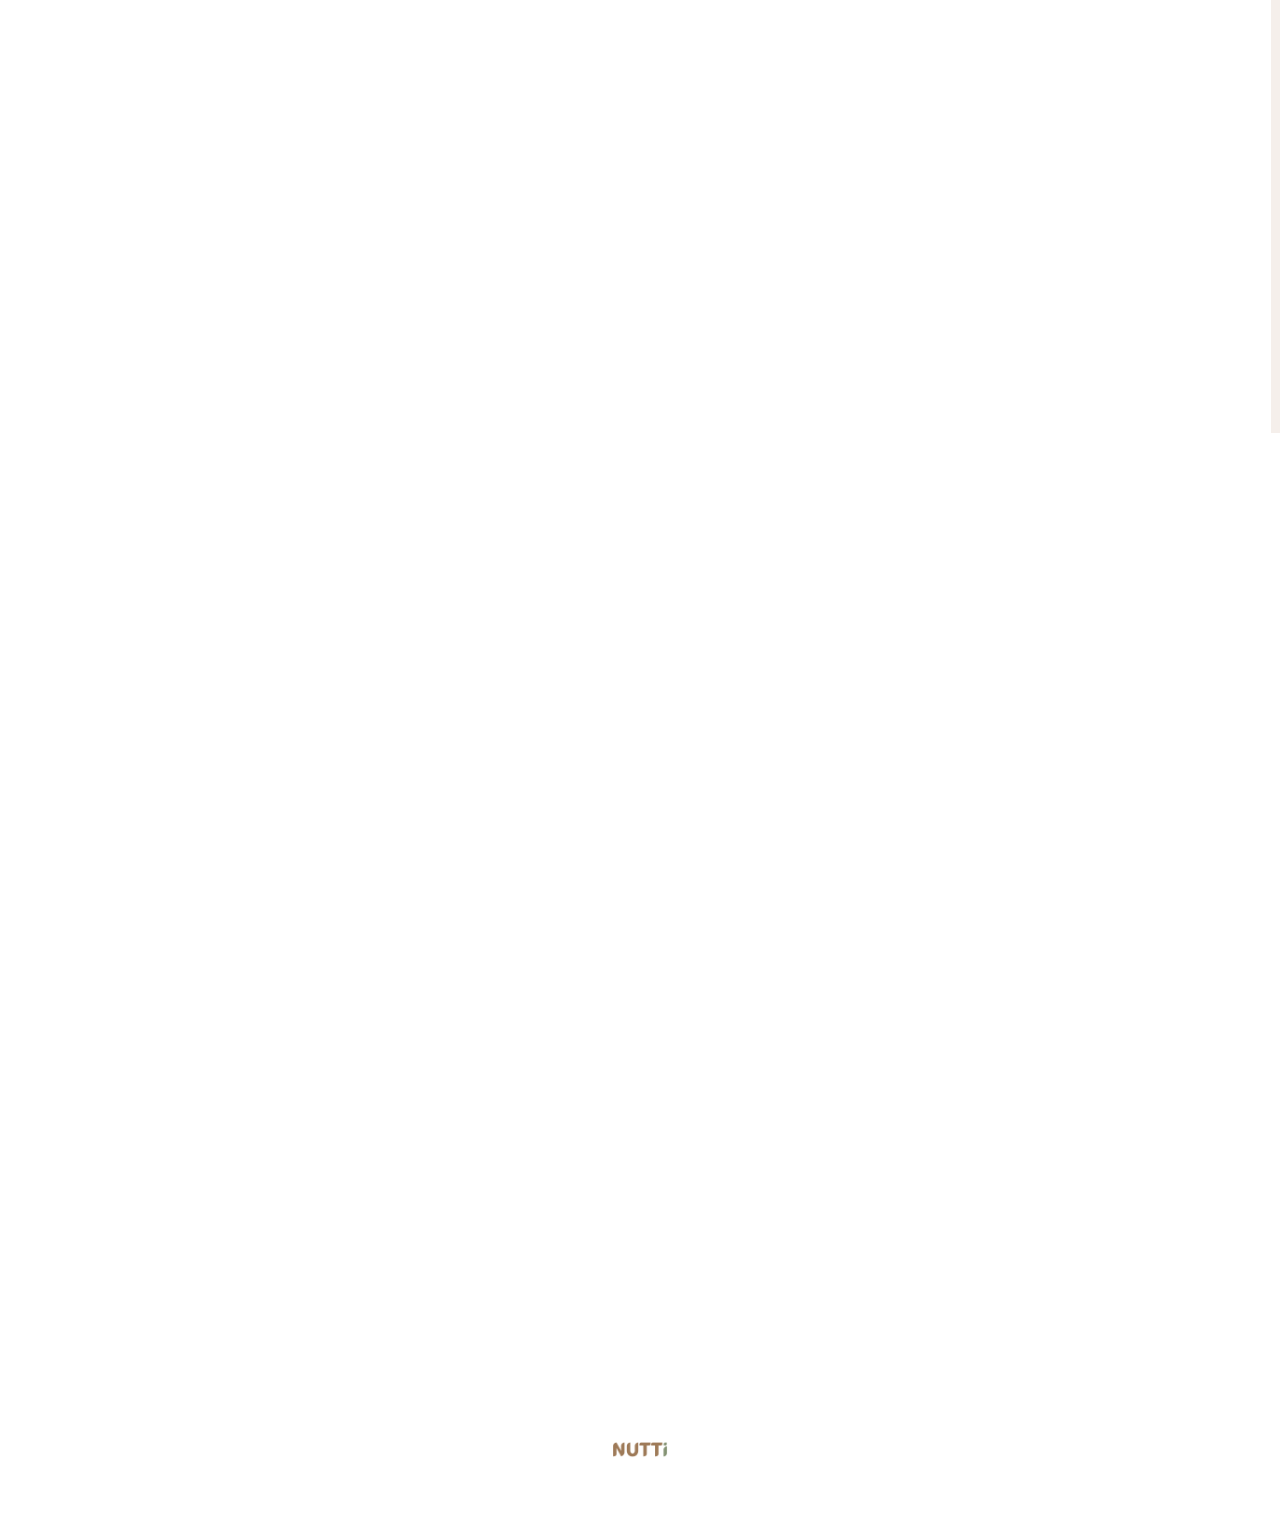
==== commit ee134171: "style(design): FINDING-003 — 터치 기기 44px 최소 터치 타깃 (pointer:coarse)" ====
--- a/routinebite-products.html
+++ b/routinebite-products.html
@@ -9,7 +9,7 @@
 <link rel="preconnect" href="https://fonts.gstatic.com" crossorigin>
 <link href="https://fonts.googleapis.com/css2?family=Gowun+Dodum&family=DM+Serif+Display:ital@0;1&family=Noto+Sans+KR:wght@300;400;500;700&display=swap" rel="stylesheet">
 <link rel="stylesheet" href="css/theme.css?v=8">
-<link rel="stylesheet" href="css/products.css?v=9">
+<link rel="stylesheet" href="css/products.css?v=10">
 <script src="js/ga.js?v=2" defer></script>
 </head>
 <body>
--- a/css/products.css
+++ b/css/products.css
@@ -147,3 +147,8 @@
 @media (prefers-reduced-motion:reduce){
   *{animation:none!important;transition:none!important;}
 }
+/* 터치 기기에서 최소 44px 터치 타깃 (WCAG 2.5.8) — 시각 크기는 유지, 히트 영역만 확장 */
+@media (pointer:coarse){
+  .filter-btn,.back-btn,.persona-edit{min-height:44px;}
+  .card-link{min-height:44px;height:auto;}
+}
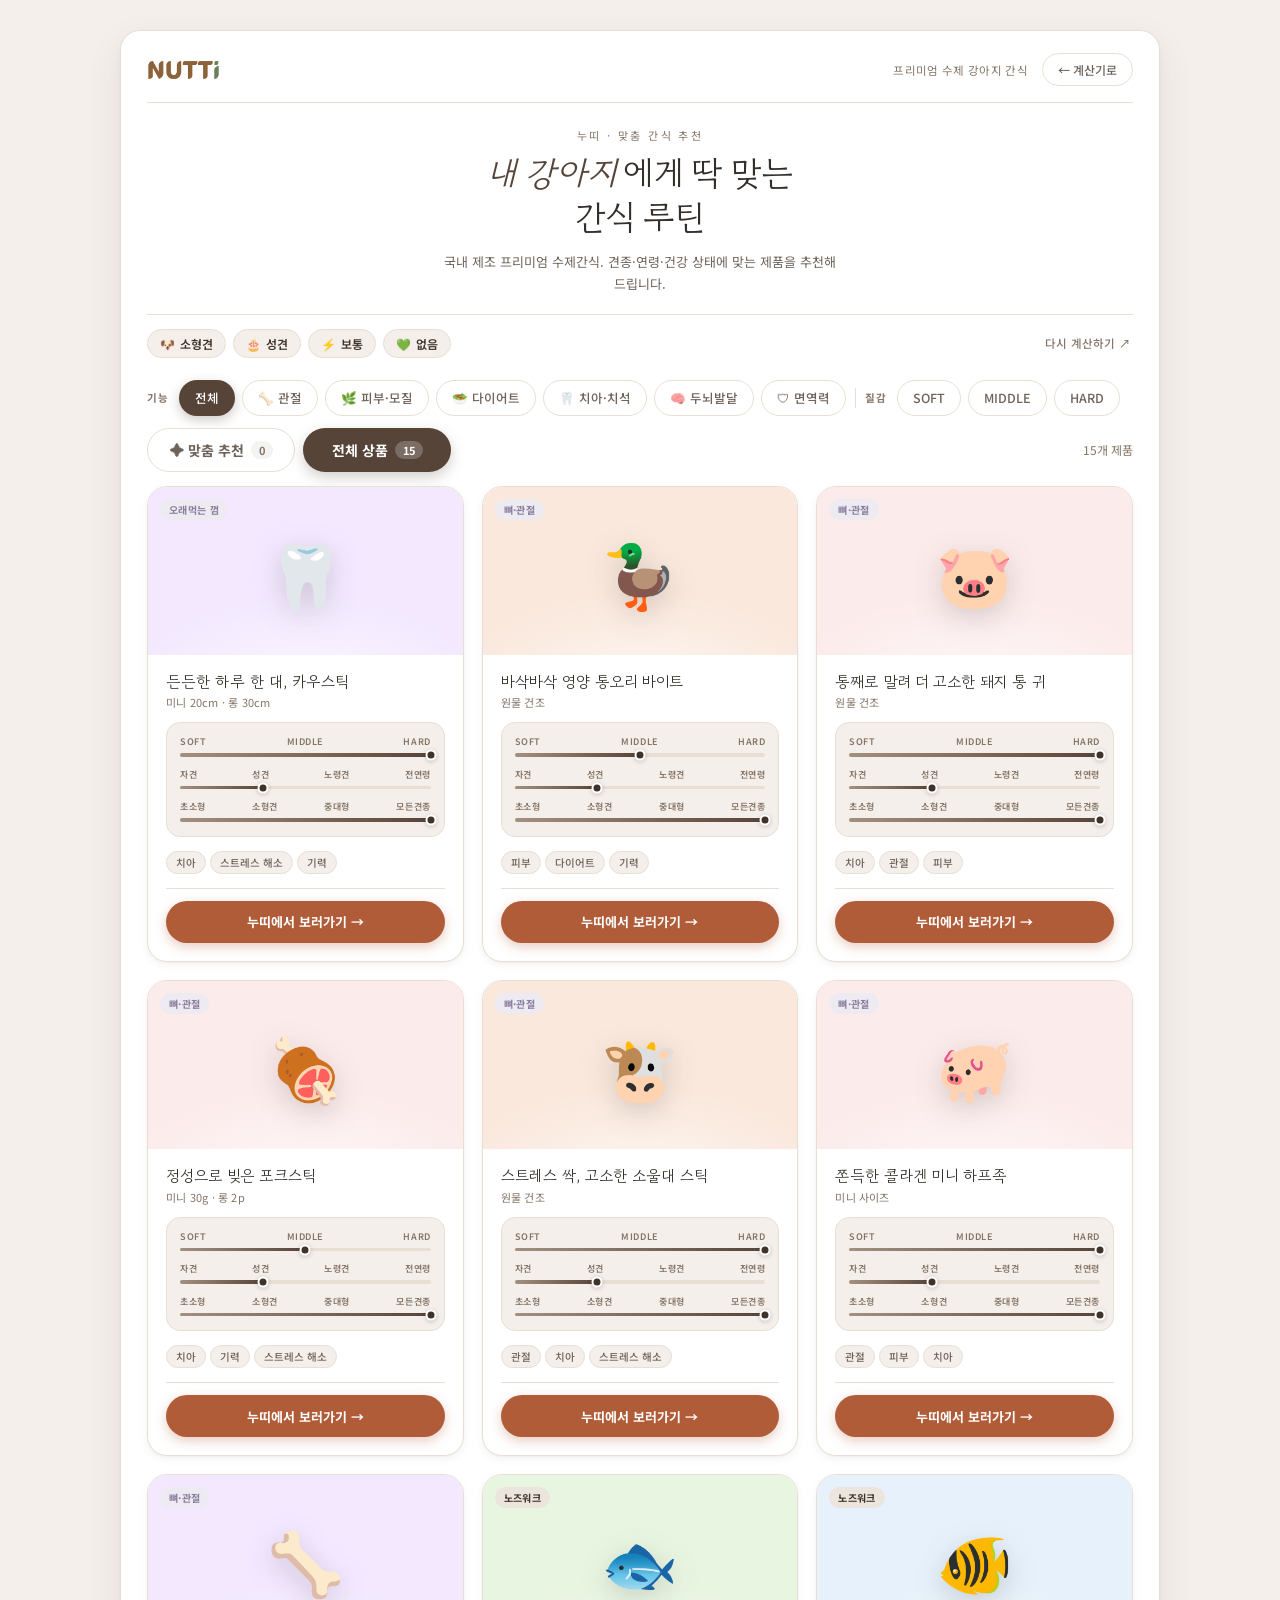
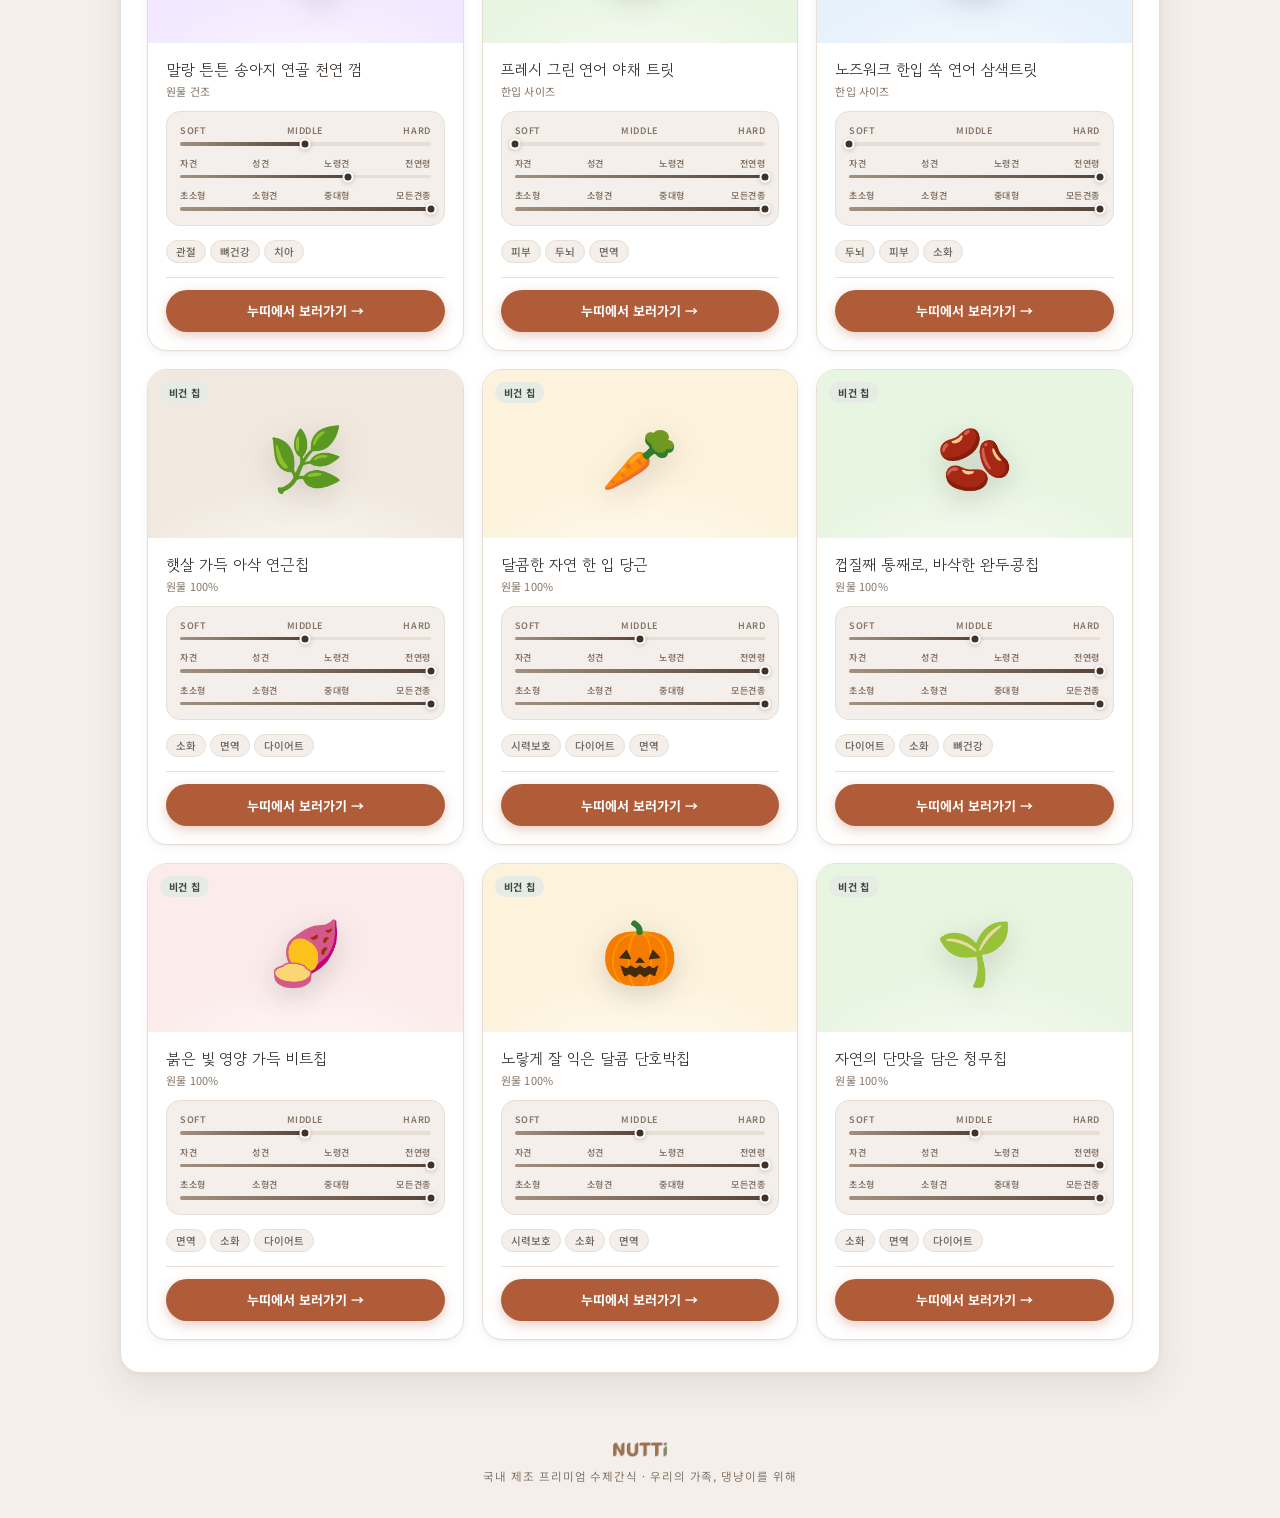
==== commit ff08cfa6: "style(design): FINDING-004 — 맞춤 추천 빈 상태에 계산기 유도 CTA 추가" ====
--- a/routinebite-products.html
+++ b/routinebite-products.html
@@ -9,7 +9,7 @@
 <link rel="preconnect" href="https://fonts.gstatic.com" crossorigin>
 <link href="https://fonts.googleapis.com/css2?family=Gowun+Dodum&family=DM+Serif+Display:ital@0;1&family=Noto+Sans+KR:wght@300;400;500;700&display=swap" rel="stylesheet">
 <link rel="stylesheet" href="css/theme.css?v=8">
-<link rel="stylesheet" href="css/products.css?v=10">
+<link rel="stylesheet" href="css/products.css?v=11">
 <script src="js/ga.js?v=2" defer></script>
 </head>
 <body>
@@ -72,7 +72,7 @@
 
   <div class="grid-wrap">
     <div class="products-grid" id="productsGrid"></div>
-    <div class="empty" id="emptyState" style="display:none;"><div class="empty-icon">🐾</div><p>조건에 맞는 제품이 없습니다</p></div>
+    <div class="empty" id="emptyState" style="display:none;"><div class="empty-icon">🐾</div><p>조건에 맞는 제품이 없습니다</p><a class="empty-cta" id="emptyCta" href="index.html" style="display:none;">계산기에서 정보 입력하기 →</a></div>
   </div>
 
 </main><!-- /container -->
@@ -83,6 +83,6 @@
 </footer>
 
 <script src="js/products-data.js?v=6"></script>
-<script src="js/products.js?v=10"></script>
+<script src="js/products.js?v=11"></script>
 </body>
 </html>
--- a/css/products.css
+++ b/css/products.css
@@ -108,6 +108,8 @@
 /* ── Empty / Footer ── */
 .empty{text-align:center;padding:70px 20px;color:var(--text-light);}
 .empty-icon{font-size:44px;margin-bottom:14px;opacity:.7;}
+.empty-cta{display:inline-flex;align-items:center;margin-top:18px;padding:11px 22px;min-height:44px;border-radius:99px;background:var(--moss);color:#fff;font-size:13.5px;font-weight:600;text-decoration:none;transition:all .18s var(--ease);}
+.empty-cta:hover{background:var(--moss-dark);transform:translateY(-1px);box-shadow:var(--shadow-sm);}
 .site-footer{text-align:center;padding:38px 20px 30px;font-size:11.5px;color:var(--text-light);letter-spacing:.08em;line-height:1.9;}
 .footer-logo{height:17px;width:auto;display:block;margin:0 auto 8px;mix-blend-mode:multiply;opacity:.85;}
 
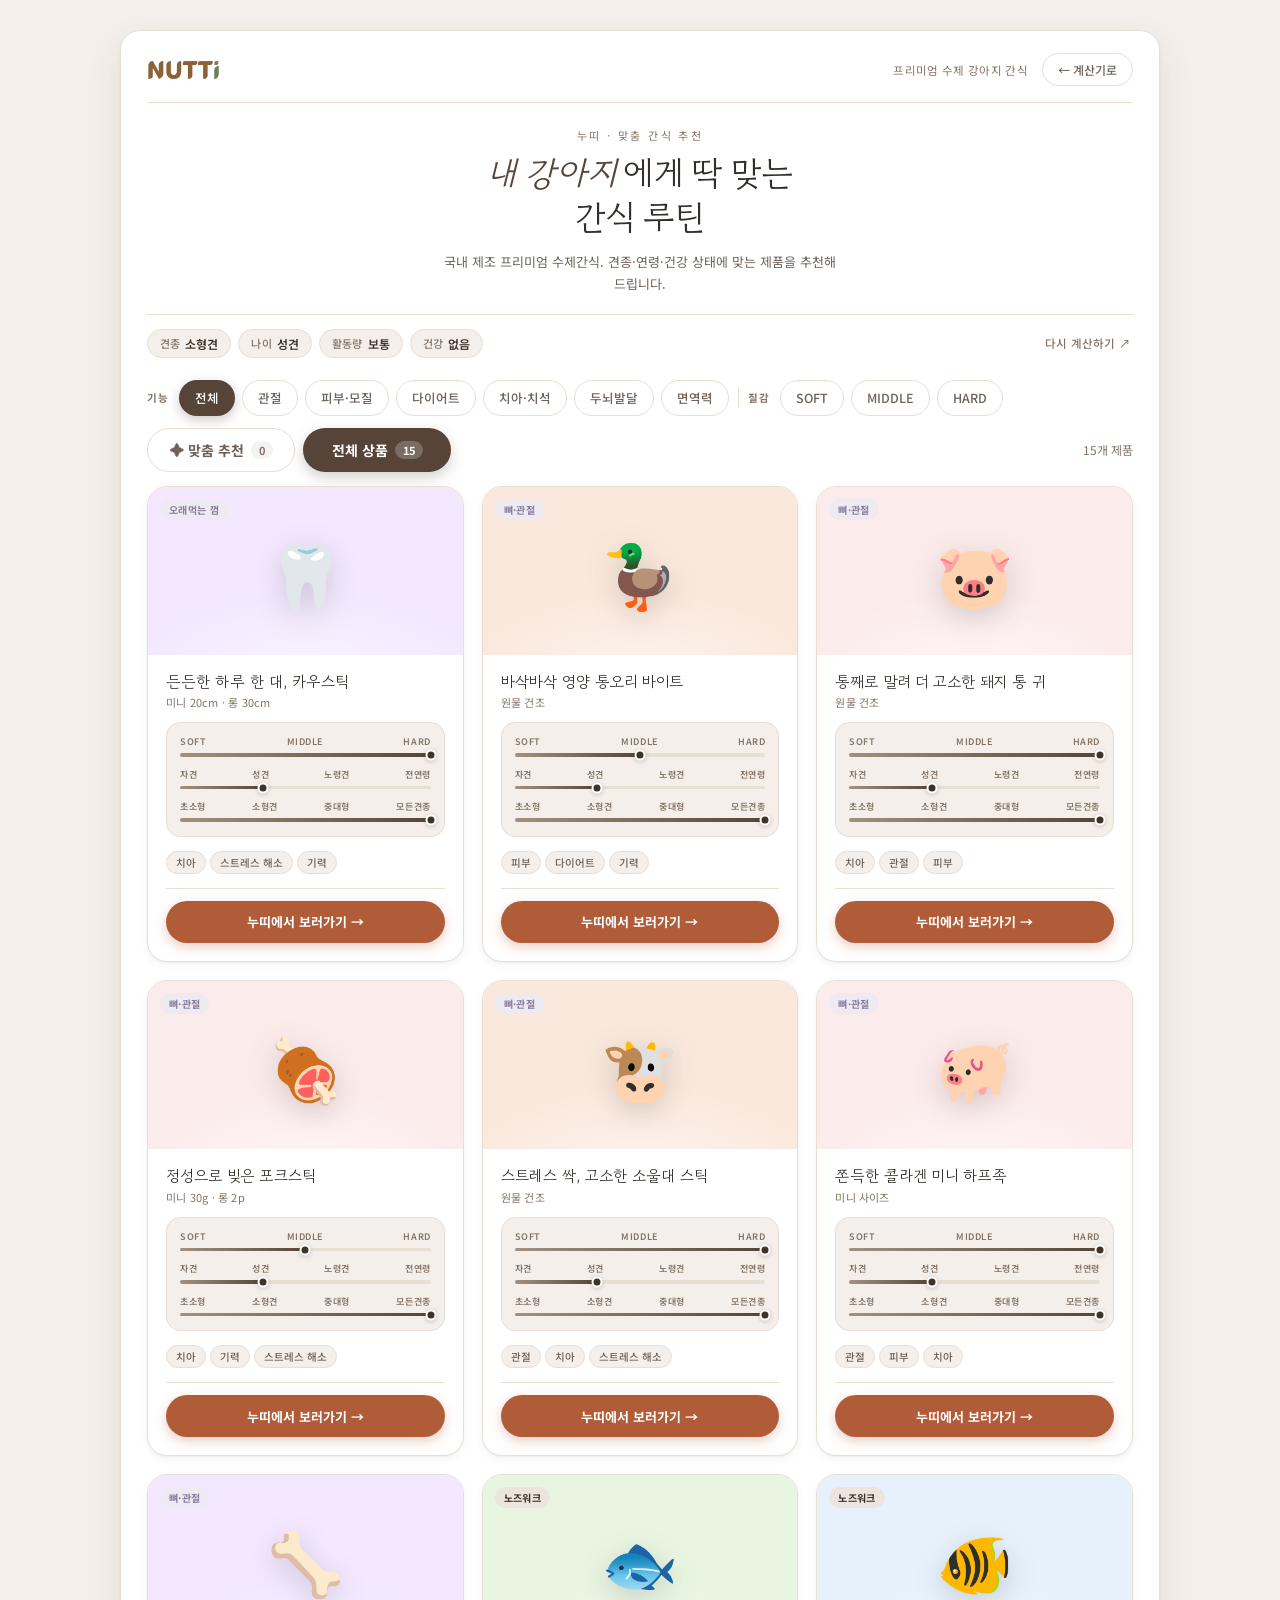
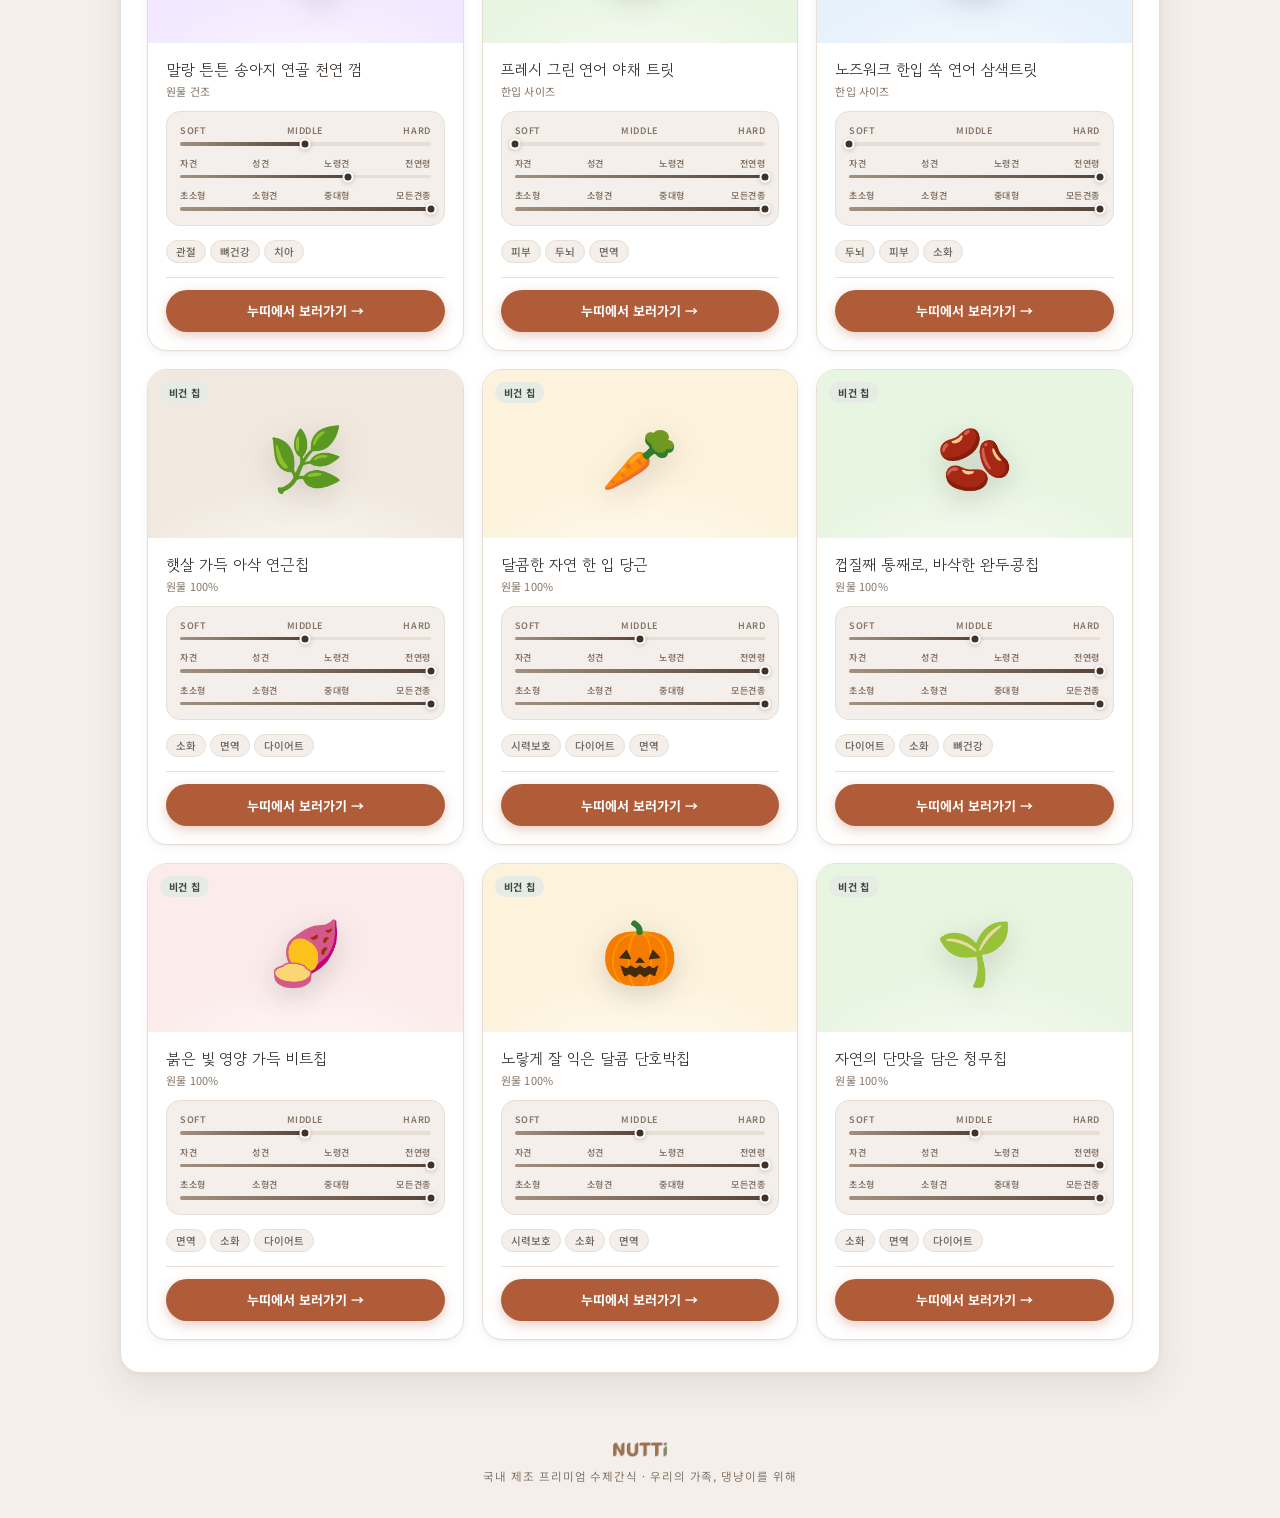
==== commit 3a2a94ad: "과한 이모지 정리: 장식 이모지 제거·접근성 보강 전체 103개 → 46개. 식별에 기여하는 것만 남기고 노이즈를 걷어냈다.  제거 - 견종 40개: 절반 이상이 같은 개 이모지로" ====
--- a/routinebite-products.html
+++ b/routinebite-products.html
@@ -9,7 +9,7 @@
 <link rel="preconnect" href="https://fonts.gstatic.com" crossorigin>
 <link href="https://fonts.googleapis.com/css2?family=Gowun+Dodum&family=DM+Serif+Display:ital@0;1&family=Noto+Sans+KR:wght@300;400;500;700&display=swap" rel="stylesheet">
 <link rel="stylesheet" href="css/theme.css?v=8">
-<link rel="stylesheet" href="css/products.css?v=11">
+<link rel="stylesheet" href="css/products.css?v=13">
 <script src="js/ga.js?v=2" defer></script>
 </head>
 <body>
@@ -30,13 +30,14 @@
     <p class="hero-desc" id="heroDesc">국내 제조 프리미엄 수제간식. 견종·연령·건강 상태에 맞는 제품을 추천해 드립니다.</p>
   </div>
 
+  <!-- 칩 앞머리는 이모지 대신 텍스트 라벨 — 케이크(나이)·저울(체형) 같은 기호는 해독이 안 됐다 -->
   <div class="persona-bar">
-    <div class="persona-tag" id="pNameTag" style="display:none;">🐾 <span id="pName"></span></div>
-    <div class="persona-tag">🐶 <span id="pBreed">소형견</span></div>
-    <div class="persona-tag">🎂 <span id="pAge">성견</span></div>
-    <div class="persona-tag">⚡ <span id="pAct">보통</span></div>
-    <div class="persona-tag" id="pBcsTag" style="display:none;">⚖️ <span id="pBcs"></span></div>
-    <div class="persona-tag">💚 <span id="pHealth">없음</span></div>
+    <div class="persona-tag" id="pNameTag" style="display:none;"><span class="persona-key">이름</span> <span id="pName"></span></div>
+    <div class="persona-tag"><span class="persona-key">견종</span> <span id="pBreed">소형견</span></div>
+    <div class="persona-tag"><span class="persona-key">나이</span> <span id="pAge">성견</span></div>
+    <div class="persona-tag"><span class="persona-key">활동량</span> <span id="pAct">보통</span></div>
+    <div class="persona-tag" id="pBcsTag" style="display:none;"><span class="persona-key">체형</span> <span id="pBcs"></span></div>
+    <div class="persona-tag"><span class="persona-key">건강</span> <span id="pHealth">없음</span></div>
     <button type="button" class="persona-edit">다시 계산하기 ↗</button>
   </div>
 
@@ -44,12 +45,12 @@
   <div class="filter-wrap">
     <span class="filter-label">기능</span>
     <button type="button" class="filter-btn active" data-filter="all">전체</button>
-    <button type="button" class="filter-btn" data-filter="관절">🦴 관절</button>
-    <button type="button" class="filter-btn" data-filter="피부">🌿 피부·모질</button>
-    <button type="button" class="filter-btn" data-filter="다이어트">🥗 다이어트</button>
-    <button type="button" class="filter-btn" data-filter="치아">🦷 치아·치석</button>
-    <button type="button" class="filter-btn" data-filter="두뇌">🧠 두뇌발달</button>
-    <button type="button" class="filter-btn" data-filter="면역">🛡 면역력</button>
+    <button type="button" class="filter-btn" data-filter="관절">관절</button>
+    <button type="button" class="filter-btn" data-filter="피부">피부·모질</button>
+    <button type="button" class="filter-btn" data-filter="다이어트">다이어트</button>
+    <button type="button" class="filter-btn" data-filter="치아">치아·치석</button>
+    <button type="button" class="filter-btn" data-filter="두뇌">두뇌발달</button>
+    <button type="button" class="filter-btn" data-filter="면역">면역력</button>
     <div class="filter-sep"></div>
     <span class="filter-label">질감</span>
     <button type="button" class="filter-btn" data-filter="SOFT">SOFT</button>
@@ -59,7 +60,7 @@
 
   <div class="view-tabs" role="tablist">
     <button type="button" class="view-tab active" data-view="recommend" role="tab">
-      <span class="view-tab-main">✦ 맞춤 추천</span>
+      <span class="view-tab-main"><span aria-hidden="true">✦</span> 맞춤 추천</span>
       <span class="view-tab-count" id="recTabCount">0</span>
     </button>
     <button type="button" class="view-tab" data-view="all" role="tab">
@@ -72,7 +73,7 @@
 
   <div class="grid-wrap">
     <div class="products-grid" id="productsGrid"></div>
-    <div class="empty" id="emptyState" style="display:none;"><div class="empty-icon">🐾</div><p>조건에 맞는 제품이 없습니다</p><a class="empty-cta" id="emptyCta" href="index.html" style="display:none;">계산기에서 정보 입력하기 →</a></div>
+    <div class="empty" id="emptyState" style="display:none;"><div class="empty-icon" aria-hidden="true">🐾</div><p>조건에 맞는 제품이 없습니다</p><a class="empty-cta" id="emptyCta" href="index.html" style="display:none;">계산기에서 정보 입력하기 →</a></div>
   </div>
 
 </main><!-- /container -->
@@ -83,6 +84,6 @@
 </footer>
 
 <script src="js/products-data.js?v=6"></script>
-<script src="js/products.js?v=11"></script>
+<script src="js/products.js?v=13"></script>
 </body>
 </html>
--- a/css/products.css
+++ b/css/products.css
@@ -28,6 +28,8 @@
 .persona-bar{display:flex;align-items:center;gap:7px;flex-wrap:wrap;padding:14px 0;border-top:1px solid var(--border);}
 .persona-tag{background:var(--cream);border:1px solid var(--border);color:var(--text-muted);font-size:12px;padding:5px 12px;border-radius:99px;display:flex;align-items:center;gap:5px;}
 .persona-tag span{color:var(--moss-dark);font-weight:600;}
+/* 앞머리 라벨(이름/견종/나이…)은 값보다 한 단계 뒤로 물러나게 */
+.persona-tag .persona-key{color:var(--text-light);font-weight:500;font-size:11px;letter-spacing:.02em;}
 .persona-edit{margin-left:auto;font-size:11.5px;color:var(--text-light);cursor:pointer;letter-spacing:.02em;font-weight:500;transition:color .15s;background:none;border:none;padding:6px 2px;font-family:'Noto Sans KR',sans-serif;}
 .persona-edit:hover{color:var(--moss-dark);}
 
@@ -82,6 +84,7 @@
 .cat-mixed{background:var(--moss-light);color:var(--moss-dark);}
 
 .card-body{padding:16px 18px 18px;flex:1;display:flex;flex-direction:column;}
+.card-content{flex:1;display:flex;flex-direction:column;}
 /* 추천 이유 배지 — 이 강아지의 어떤 고민에 맞는지 */
 .reason-tag{align-self:flex-start;font-size:11px;font-weight:700;letter-spacing:.01em;color:var(--moss-dark);background:var(--moss-light);border:1px solid var(--moss-mid);border-radius:99px;padding:3px 10px;margin-bottom:8px;}
 .card-name{font-family:'Gowun Dodum',serif;font-size:15.5px;color:var(--text);margin-bottom:3px;line-height:1.35;}
